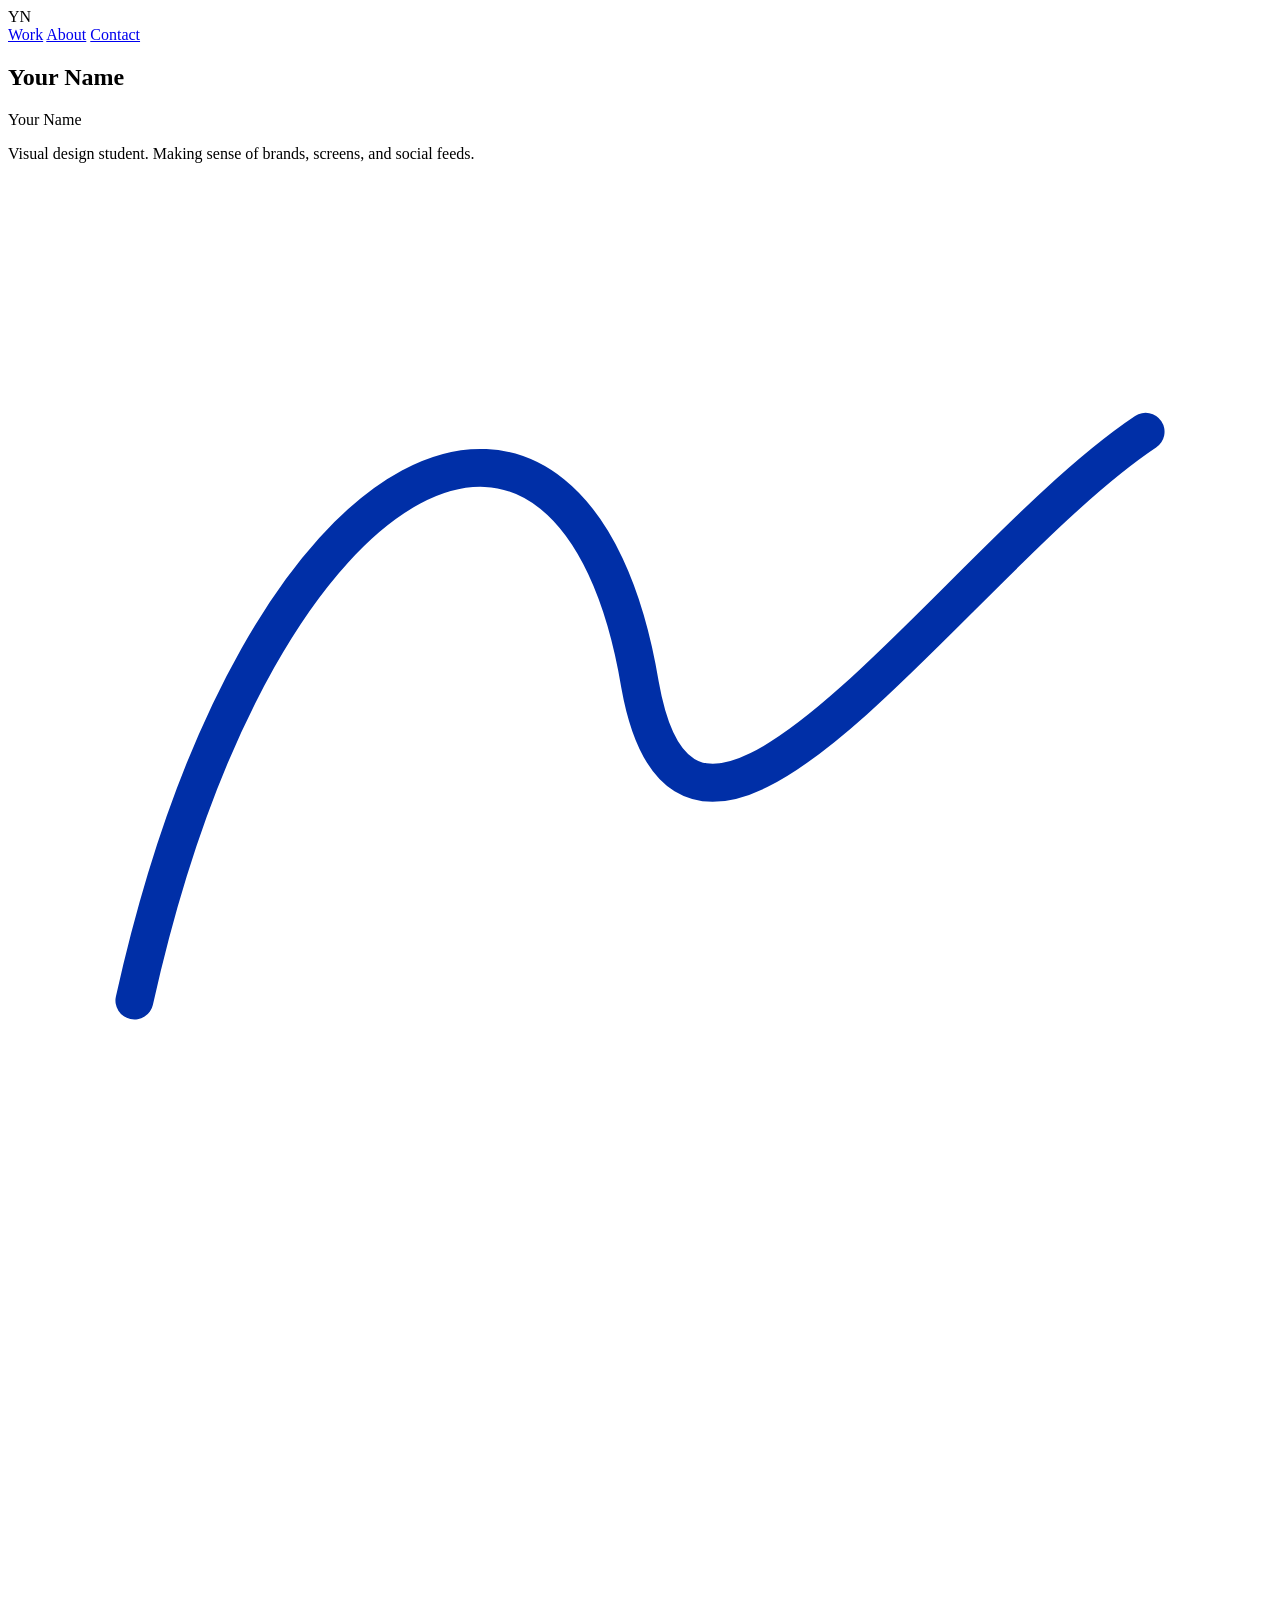
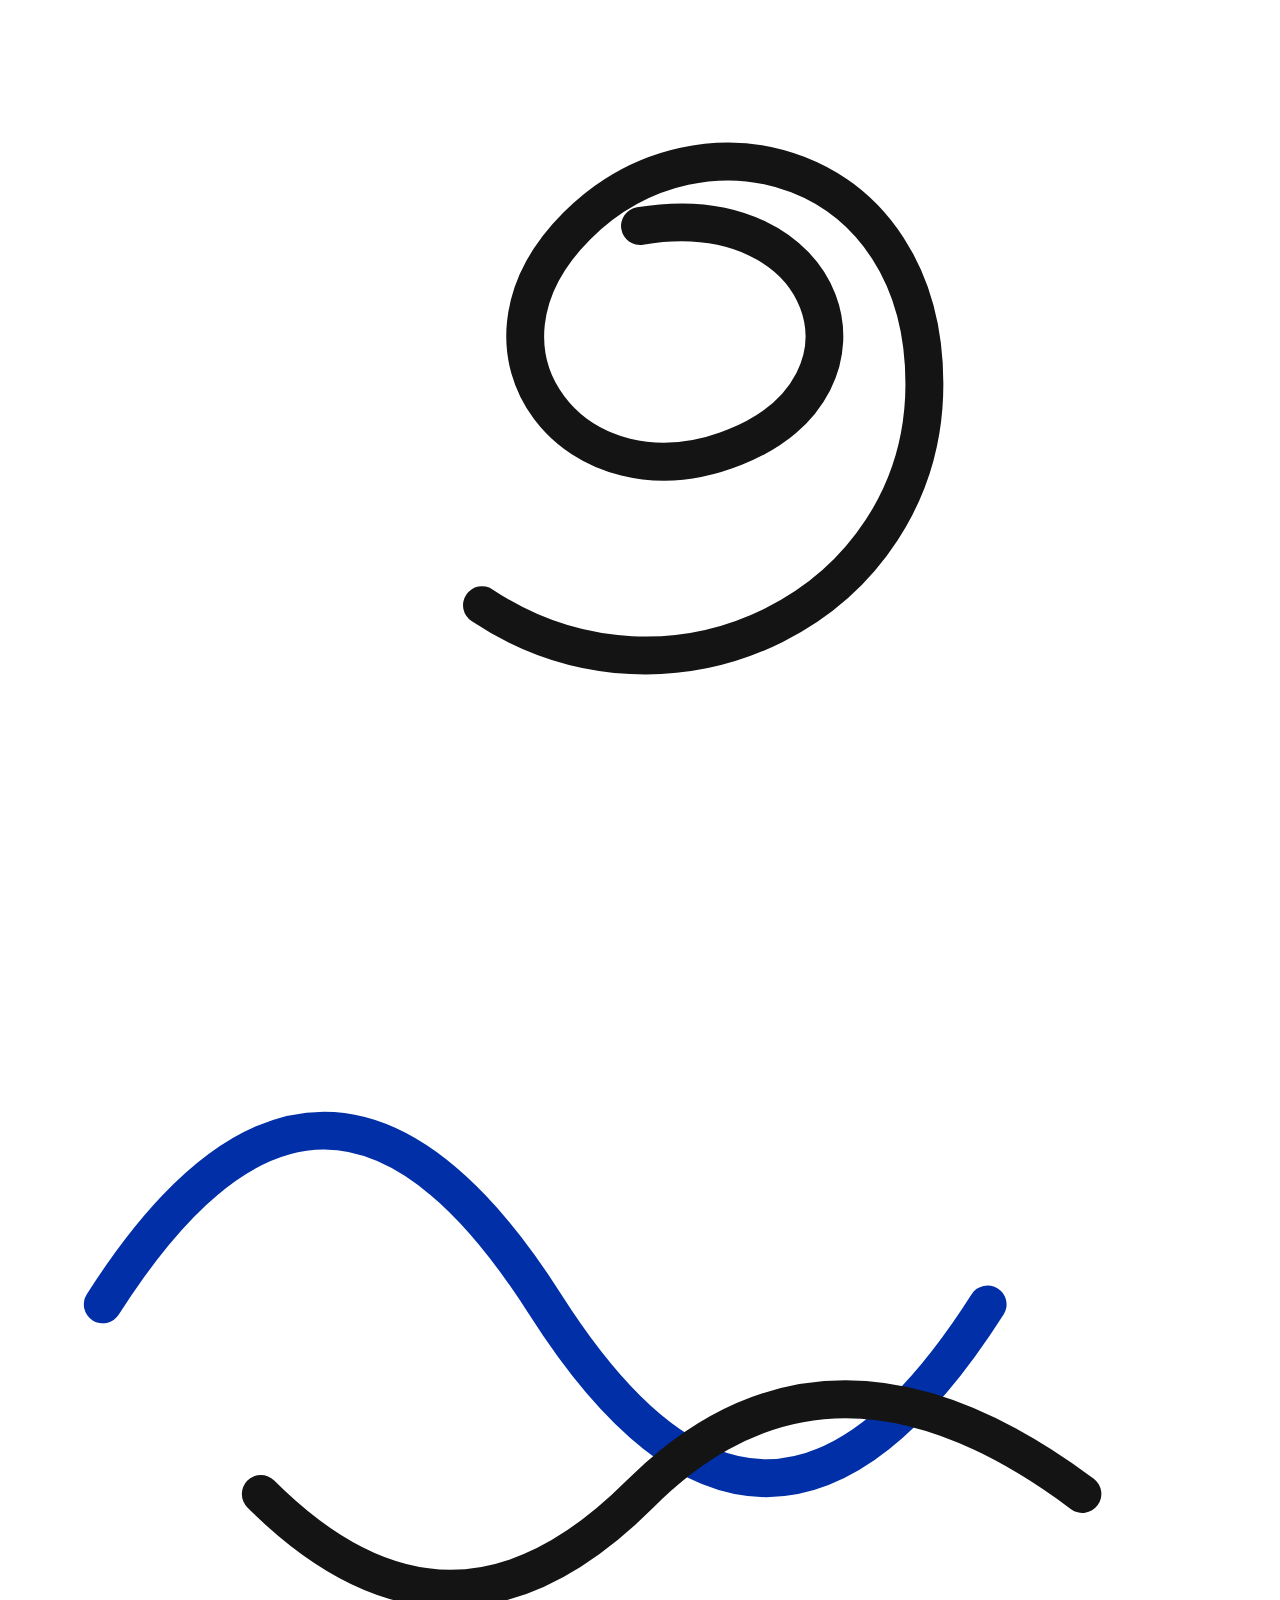
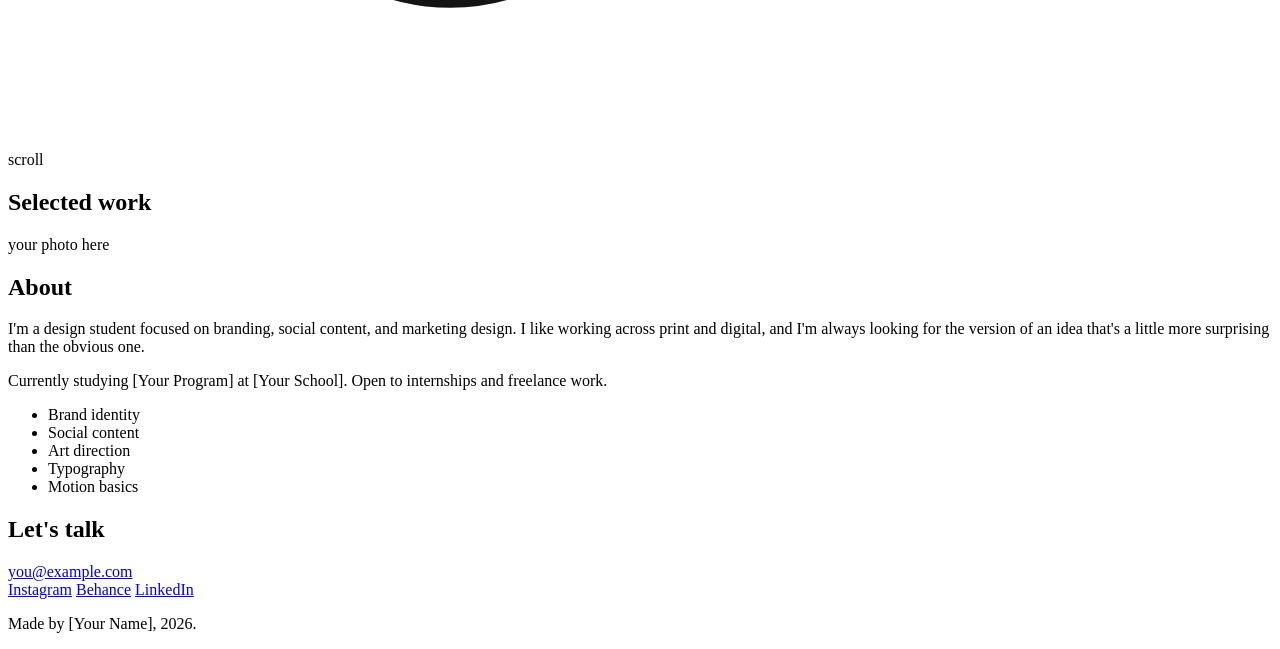
==== index.html @ 52140c7c "Create index.html" ====
<!DOCTYPE html>
<html lang="en">
<head>
<meta charset="UTF-8">
<meta name="viewport" content="width=device-width, initial-scale=1.0">
<title>Your Name — Design Portfolio</title>
<meta name="description" content="Portfolio of [Your Name], visual designer.">

<!-- Only loading one web font: a handwritten accent for the signature hover effect.
     Helvetica itself doesn't need a font file — it's a system font. -->
<link rel="preconnect" href="https://fonts.googleapis.com">
<link rel="preconnect" href="https://fonts.gstatic.com" crossorigin>
<link href="https://fonts.googleapis.com/css2?family=Caveat:wght@600;700&display=swap" rel="stylesheet">

<link rel="stylesheet" href="style.css">
</head>
<body>

<!-- ================= NAV ================= -->
<header class="nav">
  <span class="nav__mark">YN</span>
  <nav class="nav__links">
    <a href="#work">Work</a>
    <a href="#about">About</a>
    <a href="#contact">Contact</a>
  </nav>
</header>

<!-- ================= HERO ================= -->
<section class="hero" id="hero">

  <div class="hero__name-wrap">
    <h1 class="hero__name">
      <!-- REPLACE: your name -->
      Your Name
    </h1>
    <!-- Handwritten signature that slides in next to your name on hover -->
    <span class="hero__signature">Your Name</span>
  </div>

  <p class="hero__tagline">
    <!-- REPLACE: one line about what you do -->
    Visual design student. Making sense of brands, screens, and social feeds.
  </p>

  <!-- Doodles: react to the cursor moving near them, and a small preview
       image follows the cursor while you're inside this section. -->
  <div class="doodle-row" id="doodleRow">
    <svg class="doodle" data-doodle viewBox="0 0 200 160" fill="none" xmlns="http://www.w3.org/2000/svg">
      <path class="doodle__path" d="M20 130 C 40 40, 90 20, 100 80 C 108 125, 150 60, 180 40" stroke="#002fa7" stroke-width="6" stroke-linecap="round"/>
    </svg>
    <svg class="doodle" data-doodle viewBox="0 0 200 200" fill="none" xmlns="http://www.w3.org/2000/svg">
      <path class="doodle__path" d="M100 100 m0 0 c 30 -5, 40 25, 15 35 c -25 10, -45 -15, -25 -35 c 20 -20, 55 -10, 55 25 c 0 35, -40 55, -70 35" stroke="#141414" stroke-width="6" stroke-linecap="round"/>
    </svg>
    <svg class="doodle" data-doodle viewBox="0 0 200 140" fill="none" xmlns="http://www.w3.org/2000/svg">
      <path class="doodle__path" d="M15 70 Q 50 15, 85 70 T 155 70" stroke="#002fa7" stroke-width="6" stroke-linecap="round"/>
      <path class="doodle__path" d="M40 100 Q 70 130, 100 100 T 170 100" stroke="#141414" stroke-width="6" stroke-linecap="round"/>
    </svg>
  </div>

  <div class="scroll-cue">scroll</div>
</section>

<!-- Cursor-follow preview image, shown while hovering the hero -->
<div class="cursor-preview" id="cursorPreview">
  <div class="cursor-preview__inner" id="cursorPreviewInner"></div>
</div>

<!-- ================= WORK (categorized, vertical) ================= -->
<section class="work" id="work">
  <h2 class="section-heading">Selected work</h2>
  <div id="workCategories"><!-- built by script.js from the PROJECTS array --></div>
</section>

<!-- ================= ABOUT ================= -->
<section class="about" id="about">
  <div class="polaroid">
    <div class="polaroid__frame">
      <!-- REPLACE: swap for <img src="images/your-photo.jpg" alt="Your Name"> -->
      <div class="polaroid__placeholder">your photo here</div>
    </div>
  </div>

  <div class="about__text">
    <h2 class="section-heading section-heading--left">About</h2>
    <!-- REPLACE: your bio -->
    <p>I'm a design student focused on branding, social content, and marketing design. I like working across print and digital, and I'm always looking for the version of an idea that's a little more surprising than the obvious one.</p>
    <p>Currently studying [Your Program] at [Your School]. Open to internships and freelance work.</p>

    <ul class="about__skills">
      <li>Brand identity</li>
      <li>Social content</li>
      <li>Art direction</li>
      <li>Typography</li>
      <li>Motion basics</li>
    </ul>
  </div>
</section>

<!-- ================= CONTACT (closing, full Klein blue) ================= -->
<footer class="contact" id="contact">
  <h2 class="contact__heading">Let's talk</h2>
  <a class="contact__email" href="mailto:you@example.com">you@example.com</a>
  <div class="contact__socials">
    <a href="#">Instagram</a>
    <a href="#">Behance</a>
    <a href="#">LinkedIn</a>
  </div>
  <p class="contact__foot">Made by [Your Name], 2026.</p>
</footer>

<script src="script.js"></script>
</body>
</html>
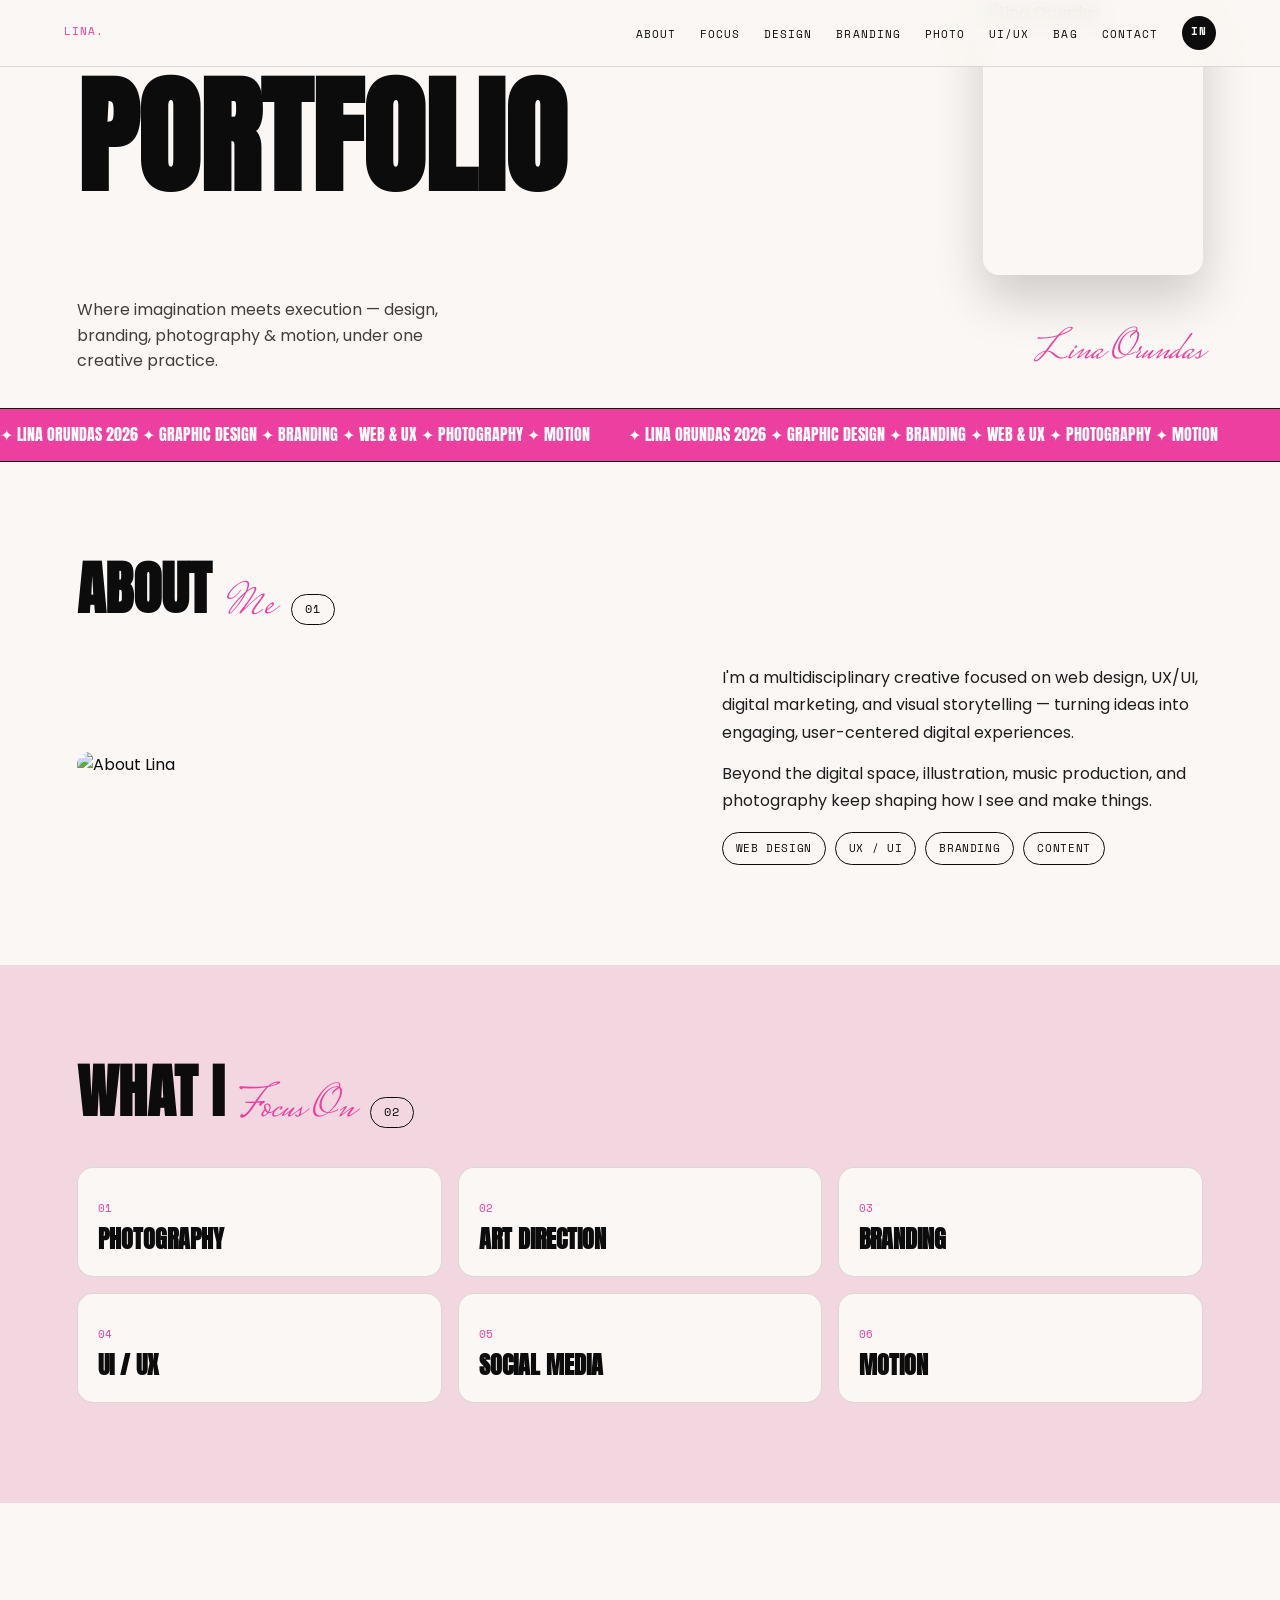
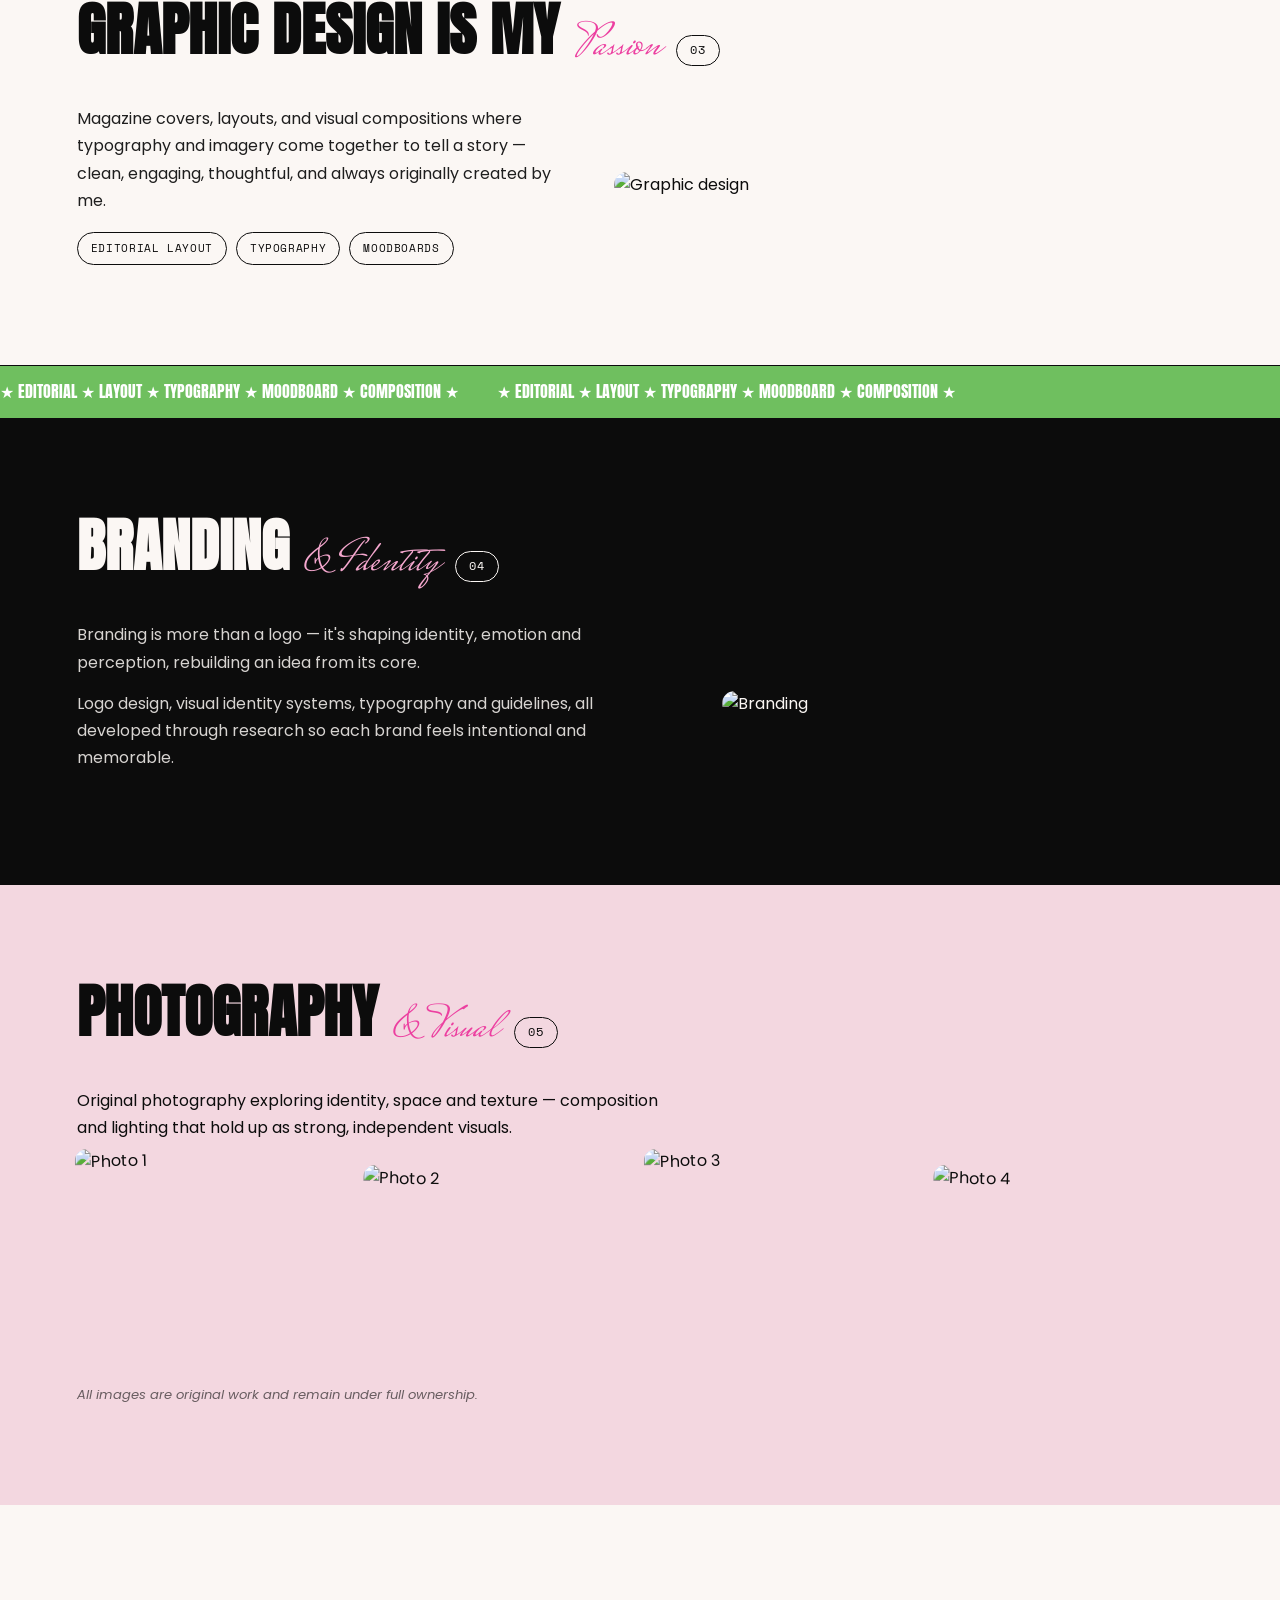
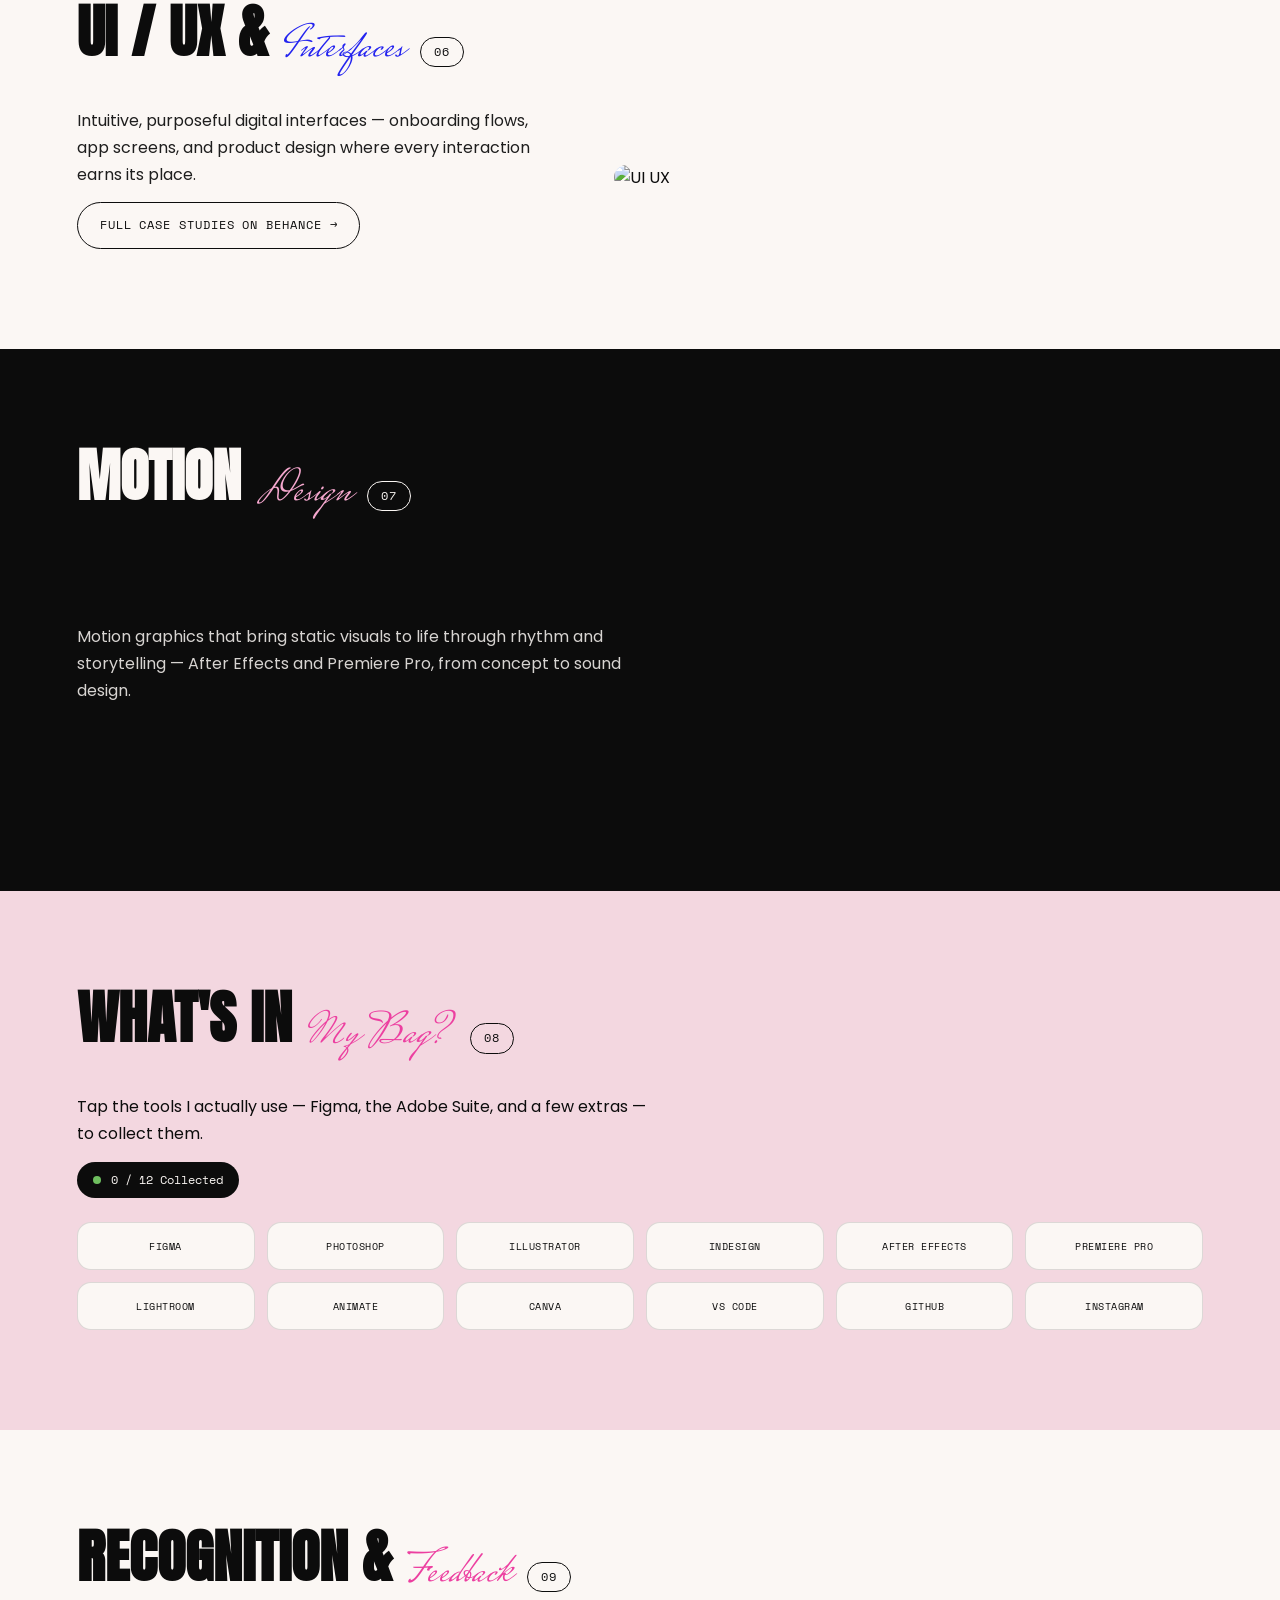
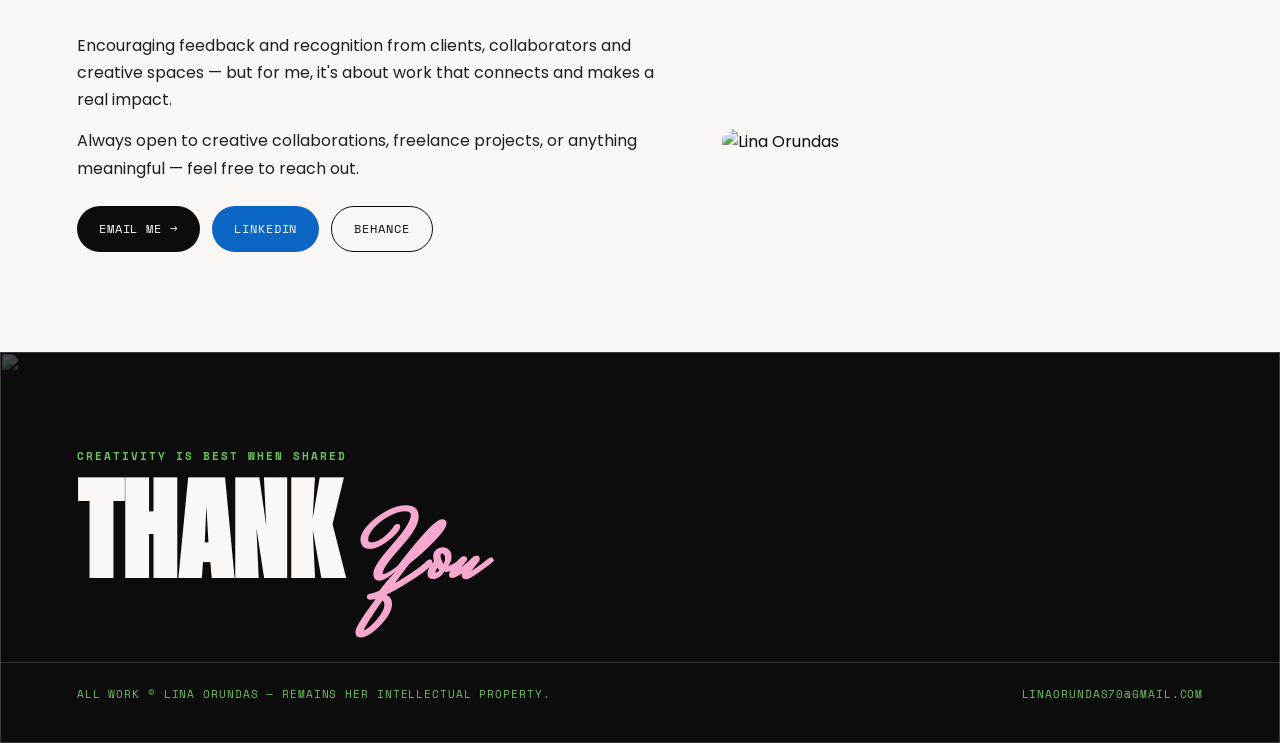
==== commit db924c3e: "Rename template4.html to index.html" ====
--- a/index.html
+++ b/index.html
@@ -3,112 +3,384 @@
 <head>
 <meta charset="UTF-8">
 <meta name="viewport" content="width=device-width, initial-scale=1.0">
-<title>Your Name — Design Portfolio</title>
-<meta name="description" content="Portfolio of [Your Name], visual designer.">
-
-<!-- Only loading one web font: a handwritten accent for the signature hover effect.
-     Helvetica itself doesn't need a font file — it's a system font. -->
+<title>Lina Orundas — Portfolio</title>
 <link rel="preconnect" href="https://fonts.googleapis.com">
-<link rel="preconnect" href="https://fonts.gstatic.com" crossorigin>
-<link href="https://fonts.googleapis.com/css2?family=Caveat:wght@600;700&display=swap" rel="stylesheet">
-
-<link rel="stylesheet" href="style.css">
+<link href="https://fonts.googleapis.com/css2?family=Anton&family=Mrs+Saint+Delafield&family=Space+Mono:wght@400;700&family=Poppins:ital,wght@0,300;0,400;0,500;0,600;0,700;1,400&display=swap" rel="stylesheet">
+<style>
+:root{
+  --cream:#FBF7F4; --ink:#0c0c0c; --ink-soft:#413f3c;
+  --pink:#EC3FA0; --pink-soft:#F6A8CF; --blue:#2323EF; --purple:#7B5CFF;
+  --green:#3d6b3f; --green-bright:#6fbf5f; --blush:#F3D7E0; --line:rgba(12,12,12,.13);
+  --fs-hero: clamp(3rem, 10vw, 8rem);
+  --fs-h1: clamp(2.1rem, 4.6vw, 3.6rem);
+  --fs-lede: clamp(1.3rem, 2.2vw, 1.7rem);
+}
+*{margin:0;padding:0;box-sizing:border-box;}
+html{background:var(--cream); scroll-behavior:smooth;}
+body{background:var(--cream); color:var(--ink); font-family:'Poppins',sans-serif; overflow-x:hidden; line-height:1.6;}
+a{color:inherit; text-decoration:none;} img{display:block; max-width:100%;}
+h1,h2,h3,.display{font-family:'Anton',sans-serif; text-transform:uppercase; line-height:.94;}
+.script{font-family:'Mrs Saint Delafield',cursive; text-transform:none; line-height:1;}
+.eyebrow{font-family:'Space Mono',monospace; text-transform:uppercase; letter-spacing:.18em; font-size:.7rem; font-weight:700;}
+.wrap{max-width:1280px; margin:0 auto; padding:0 6vw;}
+::selection{background:var(--pink); color:#fff;}
+
+/* progress bar — playful gamified touch */
+#progress{position:fixed; top:0; left:0; height:4px; width:0%; z-index:1200;
+  background:linear-gradient(90deg, var(--pink), var(--purple), var(--blue)); transition:width .1s linear;}
+
+/* nav */
+#nav{position:fixed; top:0; left:0; right:0; z-index:1000; display:flex; align-items:center; justify-content:space-between;
+  padding:16px 5vw; background:rgba(251,247,244,.86); backdrop-filter:blur(10px); border-bottom:1px solid var(--line);
+  transition:transform .4s ease;}
+#nav.hide{transform:translateY(-100%);}
+.logo-mark{font-family:'Mrs Saint Delafield',cursive; font-size:1.6rem; color:var(--pink);}
+#nav ul{list-style:none; display:flex; align-items:center; gap:24px;}
+#nav a{font-family:'Space Mono',monospace; font-size:.66rem; text-transform:uppercase; letter-spacing:.1em; position:relative; padding-bottom:3px;}
+#nav a::after{content:''; position:absolute; left:0; bottom:0; height:2px; width:0; background:var(--pink); transition:width .3s;}
+#nav a:hover::after, #nav a.active::after{width:100%;}
+.nav-li{display:flex; align-items:center; justify-content:center; width:34px; height:34px; border-radius:50%; background:var(--ink); color:#fff; font-family:'Space Mono',monospace; font-size:.6rem; font-weight:700;}
+.nav-toggle{display:none; font-family:'Space Mono',monospace; font-size:.68rem; border:1px solid var(--ink); padding:7px 12px; border-radius:100px; background:none;}
+
+/* marquee */
+.marquee{overflow:hidden; white-space:nowrap; background:var(--pink); padding:13px 0; border-top:1px solid var(--ink); border-bottom:1px solid var(--ink);}
+.marquee.alt{background:var(--blue);} .marquee.green{background:var(--green-bright);} .marquee.purple{background:var(--purple);}
+.marquee-track{display:inline-flex; gap:2.4rem; animation:scroll-l 24s linear infinite;}
+.marquee.rev .marquee-track{animation:scroll-r 27s linear infinite;}
+.marquee span{font-family:'Anton',sans-serif; font-size:1rem; color:#fff; text-transform:uppercase; display:inline-flex; align-items:center; gap:2.4rem;}
+@keyframes scroll-l{from{transform:translateX(0);}to{transform:translateX(-50%);}}
+@keyframes scroll-r{from{transform:translateX(-50%);}to{transform:translateX(0);}}
+
+/* reveal */
+.reveal{opacity:0; transform:translateY(44px); transition:opacity .8s cubic-bezier(.2,.7,.2,1), transform .8s cubic-bezier(.2,.7,.2,1);}
+.reveal.left{transform:translateX(-60px) translateY(0);} .reveal.right{transform:translateX(60px) translateY(0);}
+.reveal.in{opacity:1; transform:translate(0,0);} .reveal.d1{transition-delay:.1s;} .reveal.d2{transition-delay:.2s;}
+
+/* hero */
+#hero{position:relative; padding-top:110px;}
+.hero-row{display:flex; justify-content:space-between; align-items:center; gap:4vw;}
+.hero-title{font-size:var(--fs-hero);}
+.hero-photo{width:min(220px,24vw); border-radius:16px; overflow:hidden; flex:0 0 auto; box-shadow:0 24px 50px rgba(0,0,0,.18); transform:rotate(3deg);}
+.hero-photo img{width:100%; aspect-ratio:4/5; object-fit:cover;}
+.hero-sub{display:flex; justify-content:space-between; align-items:flex-end; margin-top:22px; padding-bottom:34px; flex-wrap:wrap; gap:16px;}
+.hero-sub p{max-width:380px; color:var(--ink-soft); font-size:1rem;}
+.hero-sig{font-size:clamp(1.8rem,4vw,2.6rem); color:var(--pink);}
+
+/* section generic */
+section.block{padding:100px 0; position:relative;}
+.tint-blush{background:var(--blush);} .tint-ink{background:var(--ink); color:var(--cream);}
+.tint-ink .eyebrow{color:var(--green-bright);}
+.section-head{display:flex; flex-wrap:wrap; align-items:baseline; gap:16px; margin-bottom:34px;}
+.section-head h2{font-size:var(--fs-h1);}
+.section-head .script{font-size:calc(var(--fs-h1) * .78); color:var(--pink);}
+.num-tag{font-family:'Space Mono',monospace; font-size:.72rem; letter-spacing:.1em; border:1px solid currentColor; border-radius:100px; padding:5px 13px;}
+
+.two-col{display:grid; grid-template-columns:1.1fr .9fr; gap:56px; align-items:center;}
+.two-col.rev{grid-template-columns:.9fr 1.1fr;} .two-col.rev .media{order:2;}
+.media{border-radius:16px; overflow:hidden;}
+.media img, .media video{width:100%; display:block; transition:transform .6s ease;}
+.media:hover img, .media:hover video{transform:scale(1.04);}
+p.lead{font-size:1rem; line-height:1.7; color:inherit; opacity:.92; margin-bottom:14px;}
+.chip-row{display:flex; flex-wrap:wrap; gap:9px; margin-top:18px;}
+.chip{font-family:'Space Mono',monospace; font-size:.66rem; letter-spacing:.06em; text-transform:uppercase; padding:7px 13px; border-radius:100px; border:1px solid currentColor;}
+
+/* focus grid */
+.focus-grid{display:grid; grid-template-columns:repeat(3,1fr); gap:16px;}
+@media (max-width:760px){.focus-grid{grid-template-columns:repeat(2,1fr);}}
+.focus-card{border:1px solid var(--line); border-radius:16px; padding:26px 20px; background:var(--cream); transition:transform .3s ease, background .3s ease, color .3s ease;}
+.focus-card:hover{transform:translateY(-6px); background:var(--ink); color:var(--cream);}
+.focus-card .fn{font-family:'Space Mono',monospace; font-size:.68rem; color:var(--pink);}
+.focus-card h3{font-size:1.5rem; margin-top:8px;}
+
+/* collage */
+.collage{display:grid; grid-template-columns:repeat(4,1fr); gap:12px; margin-top:18px;}
+.collage img{border-radius:12px; height:210px; object-fit:cover; transition:transform .4s ease;}
+.collage>div:nth-child(odd){transform:translateY(-14px) rotate(-1.4deg);}
+.collage>div:nth-child(even){transform:translateY(8px) rotate(1.4deg);}
+.collage>div:hover img{transform:scale(1.06);}
+
+/* bag — gamified */
+.bag-counter{display:inline-flex; align-items:center; gap:10px; font-family:'Space Mono',monospace; font-size:.78rem; background:var(--ink); color:var(--cream); padding:8px 16px; border-radius:100px; margin-bottom:24px;}
+.bag-counter .dotcheck{width:8px;height:8px;border-radius:50%; background:var(--green-bright);}
+.tools-grid{display:grid; grid-template-columns:repeat(6,1fr); gap:12px;}
+@media (max-width:760px){.tools-grid{grid-template-columns:repeat(3,1fr);}}
+.tool{position:relative; background:var(--cream); border:1px solid var(--line); border-radius:14px; padding:16px 8px 14px; text-align:center;
+  font-family:'Space Mono',monospace; font-size:.63rem; letter-spacing:.05em; text-transform:uppercase; cursor:pointer;
+  transition:transform .25s cubic-bezier(.3,1.6,.4,1), background .3s, color .3s, border-color .3s; user-select:none;}
+.tool:hover{transform:translateY(-4px);}
+.tool.got{background:var(--pink); color:#fff; border-color:var(--pink); transform:scale(1.06) rotate(-2deg);}
+.tool .badge{position:absolute; top:-7px; right:-7px; width:18px; height:18px; border-radius:50%; background:var(--green-bright);
+  color:#fff; font-size:.6rem; display:none; align-items:center; justify-content:center;}
+.tool.got .badge{display:flex;}
+
+/* social/uiux/motion shared with two-col */
+.phone-note{margin-top:14px; font-size:.85rem; color:var(--ink-soft); font-style:italic;}
+
+/* contact */
+.contact-links-row{display:flex; flex-wrap:wrap; gap:12px; margin-top:24px;}
+.btn{display:inline-flex; align-items:center; gap:8px; font-family:'Space Mono',monospace; text-transform:uppercase; letter-spacing:.08em; font-size:.72rem;
+  background:var(--ink); color:var(--cream); padding:13px 22px; border-radius:100px; transition:transform .2s ease, background .2s ease;}
+.btn:hover{transform:translateY(-3px); background:var(--pink);}
+.btn.light{background:transparent; color:var(--ink); border:1px solid var(--ink);}
+.btn.light:hover{background:var(--ink); color:var(--cream);}
+.btn.linkedin{background:#0A66C2;} .btn.linkedin:hover{background:var(--pink);}
+
+/* footer */
+#footer{position:relative; background:var(--ink); color:var(--cream); padding:90px 0 40px; overflow:hidden;}
+#footer .footer-bg{position:absolute; inset:0; opacity:.25; object-fit:cover; width:100%; height:100%;}
+#footer .inner{position:relative; z-index:2;}
+#footer .script{color:var(--pink-soft); font-size:clamp(2.6rem,9vw,6rem);}
+#footer h2.display{font-size:clamp(2.8rem,10vw,7rem); color:var(--cream);}
+.footer-links{display:flex; justify-content:space-between; flex-wrap:wrap; gap:18px; margin-top:50px; padding-top:22px;
+  border-top:1px solid rgba(255,255,255,.15); font-family:'Space Mono',monospace; font-size:.7rem; letter-spacing:.08em; text-transform:uppercase; color:var(--green-bright); position:relative; z-index:2;}
+
+@media (max-width:880px){
+  #nav ul{position:fixed; top:60px; left:0; right:0; background:var(--cream); flex-direction:column; align-items:flex-start; padding:18px 6vw; gap:14px;
+    transform:translateY(-130%); transition:transform .4s ease; border-bottom:1px solid var(--line);}
+  #nav ul.open{transform:translateY(0);}
+  .nav-toggle{display:inline-block;}
+  .two-col,.two-col.rev{grid-template-columns:1fr;} .two-col.rev .media{order:0;}
+  .hero-photo{display:none;}
+  .collage{grid-template-columns:repeat(2,1fr);}
+  .focus-grid{grid-template-columns:repeat(2,1fr);}
+}
+</style>
 </head>
 <body>
-
-<!-- ================= NAV ================= -->
-<header class="nav">
-  <span class="nav__mark">YN</span>
-  <nav class="nav__links">
-    <a href="#work">Work</a>
-    <a href="#about">About</a>
-    <a href="#contact">Contact</a>
-  </nav>
+<div id="progress"></div>
+
+<nav id="nav">
+  <a href="#hero" class="logo-mark">Lina.</a>
+  <button class="nav-toggle" id="navToggle">Menu</button>
+  <ul id="navList">
+    <li><a href="#about">About</a></li>
+    <li><a href="#focus">Focus</a></li>
+    <li><a href="#passion">Design</a></li>
+    <li><a href="#branding">Branding</a></li>
+    <li><a href="#photography">Photo</a></li>
+    <li><a href="#uiux">UI/UX</a></li>
+    <li><a href="#bag">Bag</a></li>
+    <li><a href="#contact">Contact</a></li>
+    <li><a href="https://www.linkedin.com/in/linaorundas" target="_blank" class="nav-li" title="LinkedIn">in</a></li>
+  </ul>
+</nav>
+
+<header id="top" id="hero" class="wrap">
+  <div class="hero-row">
+    <h1 class="hero-title display reveal">Portfolio</h1>
+    <!-- SWAP: hero portrait, 4:5 ratio -->
+    <div class="hero-photo reveal right"><img src="IMG:lina_photo" alt="Lina Orundas"></div>
+  </div>
+  <div class="hero-sub">
+    <p class="reveal d1">Where imagination meets execution — design, branding, photography &amp; motion, under one creative practice.</p>
+    <div class="hero-sig script">Lina Orundas</div>
+  </div>
 </header>
 
-<!-- ================= HERO ================= -->
-<section class="hero" id="hero">
-
-  <div class="hero__name-wrap">
-    <h1 class="hero__name">
-      <!-- REPLACE: your name -->
-      Your Name
-    </h1>
-    <!-- Handwritten signature that slides in next to your name on hover -->
-    <span class="hero__signature">Your Name</span>
-  </div>
-
-  <p class="hero__tagline">
-    <!-- REPLACE: one line about what you do -->
-    Visual design student. Making sense of brands, screens, and social feeds.
-  </p>
-
-  <!-- Doodles: react to the cursor moving near them, and a small preview
-       image follows the cursor while you're inside this section. -->
-  <div class="doodle-row" id="doodleRow">
-    <svg class="doodle" data-doodle viewBox="0 0 200 160" fill="none" xmlns="http://www.w3.org/2000/svg">
-      <path class="doodle__path" d="M20 130 C 40 40, 90 20, 100 80 C 108 125, 150 60, 180 40" stroke="#002fa7" stroke-width="6" stroke-linecap="round"/>
-    </svg>
-    <svg class="doodle" data-doodle viewBox="0 0 200 200" fill="none" xmlns="http://www.w3.org/2000/svg">
-      <path class="doodle__path" d="M100 100 m0 0 c 30 -5, 40 25, 15 35 c -25 10, -45 -15, -25 -35 c 20 -20, 55 -10, 55 25 c 0 35, -40 55, -70 35" stroke="#141414" stroke-width="6" stroke-linecap="round"/>
-    </svg>
-    <svg class="doodle" data-doodle viewBox="0 0 200 140" fill="none" xmlns="http://www.w3.org/2000/svg">
-      <path class="doodle__path" d="M15 70 Q 50 15, 85 70 T 155 70" stroke="#002fa7" stroke-width="6" stroke-linecap="round"/>
-      <path class="doodle__path" d="M40 100 Q 70 130, 100 100 T 170 100" stroke="#141414" stroke-width="6" stroke-linecap="round"/>
-    </svg>
-  </div>
-
-  <div class="scroll-cue">scroll</div>
-</section>
-
-<!-- Cursor-follow preview image, shown while hovering the hero -->
-<div class="cursor-preview" id="cursorPreview">
-  <div class="cursor-preview__inner" id="cursorPreviewInner"></div>
-</div>
-
-<!-- ================= WORK (categorized, vertical) ================= -->
-<section class="work" id="work">
-  <h2 class="section-heading">Selected work</h2>
-  <div id="workCategories"><!-- built by script.js from the PROJECTS array --></div>
-</section>
-
-<!-- ================= ABOUT ================= -->
-<section class="about" id="about">
-  <div class="polaroid">
-    <div class="polaroid__frame">
-      <!-- REPLACE: swap for <img src="images/your-photo.jpg" alt="Your Name"> -->
-      <div class="polaroid__placeholder">your photo here</div>
-    </div>
-  </div>
-
-  <div class="about__text">
-    <h2 class="section-heading section-heading--left">About</h2>
-    <!-- REPLACE: your bio -->
-    <p>I'm a design student focused on branding, social content, and marketing design. I like working across print and digital, and I'm always looking for the version of an idea that's a little more surprising than the obvious one.</p>
-    <p>Currently studying [Your Program] at [Your School]. Open to internships and freelance work.</p>
-
-    <ul class="about__skills">
-      <li>Brand identity</li>
-      <li>Social content</li>
-      <li>Art direction</li>
-      <li>Typography</li>
-      <li>Motion basics</li>
-    </ul>
-  </div>
-</section>
-
-<!-- ================= CONTACT (closing, full Klein blue) ================= -->
-<footer class="contact" id="contact">
-  <h2 class="contact__heading">Let's talk</h2>
-  <a class="contact__email" href="mailto:you@example.com">you@example.com</a>
-  <div class="contact__socials">
-    <a href="#">Instagram</a>
-    <a href="#">Behance</a>
-    <a href="#">LinkedIn</a>
-  </div>
-  <p class="contact__foot">Made by [Your Name], 2026.</p>
+<div class="marquee"><div class="marquee-track">
+  <span>✦ Lina Orundas 2026 ✦ Graphic Design ✦ Branding ✦ Web &amp; UX ✦ Photography ✦ Motion</span>
+  <span>✦ Lina Orundas 2026 ✦ Graphic Design ✦ Branding ✦ Web &amp; UX ✦ Photography ✦ Motion</span>
+</div></div>
+
+<!-- ABOUT -->
+<section id="about" class="block">
+  <div class="wrap">
+    <div class="section-head reveal"><h2>About</h2><span class="script">Me</span><span class="num-tag">01</span></div>
+    <div class="two-col">
+      <div class="media reveal left"><!-- SWAP: about photo, 4:5 --><img src="IMG:lina_photo" alt="About Lina"></div>
+      <div class="reveal right d1">
+        <p class="lead">I'm a multidisciplinary creative focused on web design, UX/UI, digital marketing, and visual storytelling — turning ideas into engaging, user-centered digital experiences.</p>
+        <p class="lead">Beyond the digital space, illustration, music production, and photography keep shaping how I see and make things.</p>
+        <div class="chip-row"><span class="chip">Web Design</span><span class="chip">UX / UI</span><span class="chip">Branding</span><span class="chip">Content</span></div>
+      </div>
+    </div>
+  </div>
+</section>
+
+<!-- FOCUS -->
+<section id="focus" class="block tint-blush">
+  <div class="wrap">
+    <div class="section-head reveal"><h2>What I</h2><span class="script">Focus On</span><span class="num-tag">02</span></div>
+    <div class="focus-grid">
+      <div class="focus-card reveal"><span class="fn">01</span><h3>Photography</h3></div>
+      <div class="focus-card reveal d1"><span class="fn">02</span><h3>Art Direction</h3></div>
+      <div class="focus-card reveal d2"><span class="fn">03</span><h3>Branding</h3></div>
+      <div class="focus-card reveal"><span class="fn">04</span><h3>UI / UX</h3></div>
+      <div class="focus-card reveal d1"><span class="fn">05</span><h3>Social Media</h3></div>
+      <div class="focus-card reveal d2"><span class="fn">06</span><h3>Motion</h3></div>
+    </div>
+  </div>
+</section>
+
+<!-- PASSION -->
+<section id="passion" class="block">
+  <div class="wrap">
+    <div class="section-head reveal"><h2>Graphic Design Is My</h2><span class="script">Passion</span><span class="num-tag">03</span></div>
+    <div class="two-col rev">
+      <div class="media reveal right"><!-- SWAP: graphic design cover --><img src="IMG:passion" alt="Graphic design"></div>
+      <div class="reveal left d1">
+        <p class="lead">Magazine covers, layouts, and visual compositions where typography and imagery come together to tell a story — clean, engaging, thoughtful, and always originally created by me.</p>
+        <div class="chip-row"><span class="chip">Editorial Layout</span><span class="chip">Typography</span><span class="chip">Moodboards</span></div>
+      </div>
+    </div>
+  </div>
+</section>
+
+<div class="marquee green"><div class="marquee-track">
+  <span>★ Editorial ★ Layout ★ Typography ★ Moodboard ★ Composition ★</span>
+  <span>★ Editorial ★ Layout ★ Typography ★ Moodboard ★ Composition ★</span>
+</div></div>
+
+<!-- BRANDING -->
+<section id="branding" class="block tint-ink">
+  <div class="wrap">
+    <div class="section-head reveal"><h2 style="color:var(--cream)">Branding</h2><span class="script" style="color:var(--pink-soft)">&amp; Identity</span><span class="num-tag">04</span></div>
+    <div class="two-col">
+      <div class="reveal left">
+        <p class="lead" style="opacity:.85">Branding is more than a logo — it's shaping identity, emotion and perception, rebuilding an idea from its core.</p>
+        <p class="lead" style="opacity:.85">Logo design, visual identity systems, typography and guidelines, all developed through research so each brand feels intentional and memorable.</p>
+      </div>
+      <div class="media reveal right d1"><!-- SWAP: branding project cover --><img src="IMG:branding" alt="Branding"></div>
+    </div>
+  </div>
+</section>
+
+<!-- PHOTOGRAPHY -->
+<section id="photography" class="block tint-blush">
+  <div class="wrap">
+    <div class="section-head reveal"><h2>Photography</h2><span class="script">&amp; Visual</span><span class="num-tag">05</span></div>
+    <p class="lead reveal" style="max-width:600px;">Original photography exploring identity, space and texture — composition and lighting that hold up as strong, independent visuals.</p>
+    <div class="collage">
+      <!-- SWAP: 4 photography images -->
+      <div class="reveal"><img src="IMG:photography" alt="Photo 1"></div>
+      <div class="reveal d1"><img src="IMG:social" alt="Photo 2"></div>
+      <div class="reveal d2"><img src="IMG:passion" alt="Photo 3"></div>
+      <div class="reveal"><img src="IMG:branding" alt="Photo 4"></div>
+    </div>
+    <p style="margin-top:14px; font-style:italic; opacity:.6; font-size:.82rem;">All images are original work and remain under full ownership.</p>
+  </div>
+</section>
+
+<!-- UI/UX -->
+<section id="uiux" class="block">
+  <div class="wrap">
+    <div class="section-head reveal"><h2>UI / UX &amp;</h2><span class="script" style="color:var(--blue)">Interfaces</span><span class="num-tag">06</span></div>
+    <div class="two-col rev">
+      <div class="media reveal right"><!-- SWAP: UI/UX cover --><img src="IMG:uiux" alt="UI UX"></div>
+      <div class="reveal left d1">
+        <p class="lead">Intuitive, purposeful digital interfaces — onboarding flows, app screens, and product design where every interaction earns its place.</p>
+        <a class="btn light" href="https://www.behance.net/linaorundas" target="_blank">Full case studies on Behance →</a>
+      </div>
+    </div>
+  </div>
+</section>
+
+<!-- MOTION -->
+<section id="motion" class="block tint-ink">
+  <div class="wrap">
+    <div class="section-head reveal"><h2 style="color:var(--cream)">Motion</h2><span class="script" style="color:var(--pink-soft)">Design</span><span class="num-tag">07</span></div>
+    <div class="two-col">
+      <div class="reveal left">
+        <p class="lead" style="opacity:.85">Motion graphics that bring static visuals to life through rhythm and storytelling — After Effects and Premiere Pro, from concept to sound design.</p>
+      </div>
+      <div class="media reveal right d1"><!-- SWAP: looping gif-style clip --><video src="VID:photobooth" autoplay loop muted playsinline></video></div>
+    </div>
+  </div>
+</section>
+
+<!-- BAG — GAMIFIED -->
+<section id="bag" class="block tint-blush">
+  <div class="wrap">
+    <div class="section-head reveal"><h2>What's In</h2><span class="script">My Bag?</span><span class="num-tag">08</span></div>
+    <p class="lead reveal" style="max-width:580px;">Tap the tools I actually use — Figma, the Adobe Suite, and a few extras — to collect them.</p>
+    <div class="bag-counter reveal"><span class="dotcheck"></span><span id="bagCount">0 / 12 Collected</span></div>
+    <div class="tools-grid reveal">
+      <div class="tool" data-tool>Figma<span class="badge">✓</span></div>
+      <div class="tool" data-tool>Photoshop<span class="badge">✓</span></div>
+      <div class="tool" data-tool>Illustrator<span class="badge">✓</span></div>
+      <div class="tool" data-tool>InDesign<span class="badge">✓</span></div>
+      <div class="tool" data-tool>After Effects<span class="badge">✓</span></div>
+      <div class="tool" data-tool>Premiere Pro<span class="badge">✓</span></div>
+      <div class="tool" data-tool>Lightroom<span class="badge">✓</span></div>
+      <div class="tool" data-tool>Animate<span class="badge">✓</span></div>
+      <div class="tool" data-tool>Canva<span class="badge">✓</span></div>
+      <div class="tool" data-tool>VS Code<span class="badge">✓</span></div>
+      <div class="tool" data-tool>GitHub<span class="badge">✓</span></div>
+      <div class="tool" data-tool>Instagram<span class="badge">✓</span></div>
+    </div>
+  </div>
+</section>
+
+<!-- CONTACT -->
+<section id="contact" class="block">
+  <div class="wrap">
+    <div class="section-head reveal"><h2>Recognition &amp;</h2><span class="script">Feedback</span><span class="num-tag">09</span></div>
+    <div class="two-col">
+      <div class="reveal left">
+        <p class="lead">Encouraging feedback and recognition from clients, collaborators and creative spaces — but for me, it's about work that connects and makes a real impact.</p>
+        <p class="lead">Always open to creative collaborations, freelance projects, or anything meaningful — feel free to reach out.</p>
+        <div class="contact-links-row">
+          <a class="btn" href="mailto:linaorundas70@gmail.com">Email Me →</a>
+          <a class="btn linkedin" href="https://www.linkedin.com/in/linaorundas" target="_blank">LinkedIn</a>
+          <a class="btn light" href="https://www.behance.net/linaorundas" target="_blank">Behance</a>
+        </div>
+      </div>
+      <div class="media reveal right d1"><!-- SWAP: contact photo --><img src="IMG:lina_photo" alt="Lina Orundas"></div>
+    </div>
+  </div>
+</section>
+
+<footer id="footer">
+  <!-- SWAP: full-bleed footer background -->
+  <img class="footer-bg" src="IMG:thankyou" alt="">
+  <div class="inner wrap">
+    <span class="eyebrow" style="color:var(--green-bright)">Creativity Is Best When Shared</span>
+    <h2 class="display" style="margin-top:10px;">Thank<span class="script"> You</span></h2>
+  </div>
+  <div class="footer-links wrap">
+    <span>All work © Lina Orundas — remains her intellectual property.</span>
+    <span>linaorundas70@gmail.com</span>
+  </div>
 </footer>
 
-<script src="script.js"></script>
+<script>
+  // reveal on scroll
+  const io = new IntersectionObserver((entries)=>{ entries.forEach(e=>{ if(e.isIntersecting) e.target.classList.add('in'); }); }, {threshold:.15});
+  document.querySelectorAll('.reveal').forEach(el=>io.observe(el));
+
+  // nav hide/show + active link + scroll progress bar
+  let lastY = window.scrollY;
+  const nav = document.getElementById('nav');
+  const progress = document.getElementById('progress');
+  window.addEventListener('scroll', ()=>{
+    const y = window.scrollY;
+    if(y > lastY && y > 120){ nav.classList.add('hide'); } else { nav.classList.remove('hide'); }
+    lastY = y;
+    const h = document.documentElement;
+    const pct = (h.scrollTop || document.body.scrollTop) / ((h.scrollHeight || document.body.scrollHeight) - h.clientHeight) * 100;
+    progress.style.width = pct + '%';
+  });
+
+  // mobile nav
+  const navToggle = document.getElementById('navToggle');
+  const navList = document.getElementById('navList');
+  navToggle.addEventListener('click', ()=> navList.classList.toggle('open'));
+  navList.querySelectorAll('a').forEach(a=> a.addEventListener('click', ()=> navList.classList.remove('open')));
+
+  // gamified bag — click to collect
+  const tools = document.querySelectorAll('[data-tool]');
+  const bagCount = document.getElementById('bagCount');
+  let collected = 0;
+  tools.forEach(t=>{
+    t.addEventListener('click', ()=>{
+      if(!t.classList.contains('got')){
+        t.classList.add('got'); collected++;
+      } else {
+        t.classList.remove('got'); collected--;
+      }
+      bagCount.textContent = collected + ' / ' + tools.length + ' Collected' + (collected===tools.length ? ' 🎉' : '');
+    });
+  });
+</script>
 </body>
 </html>
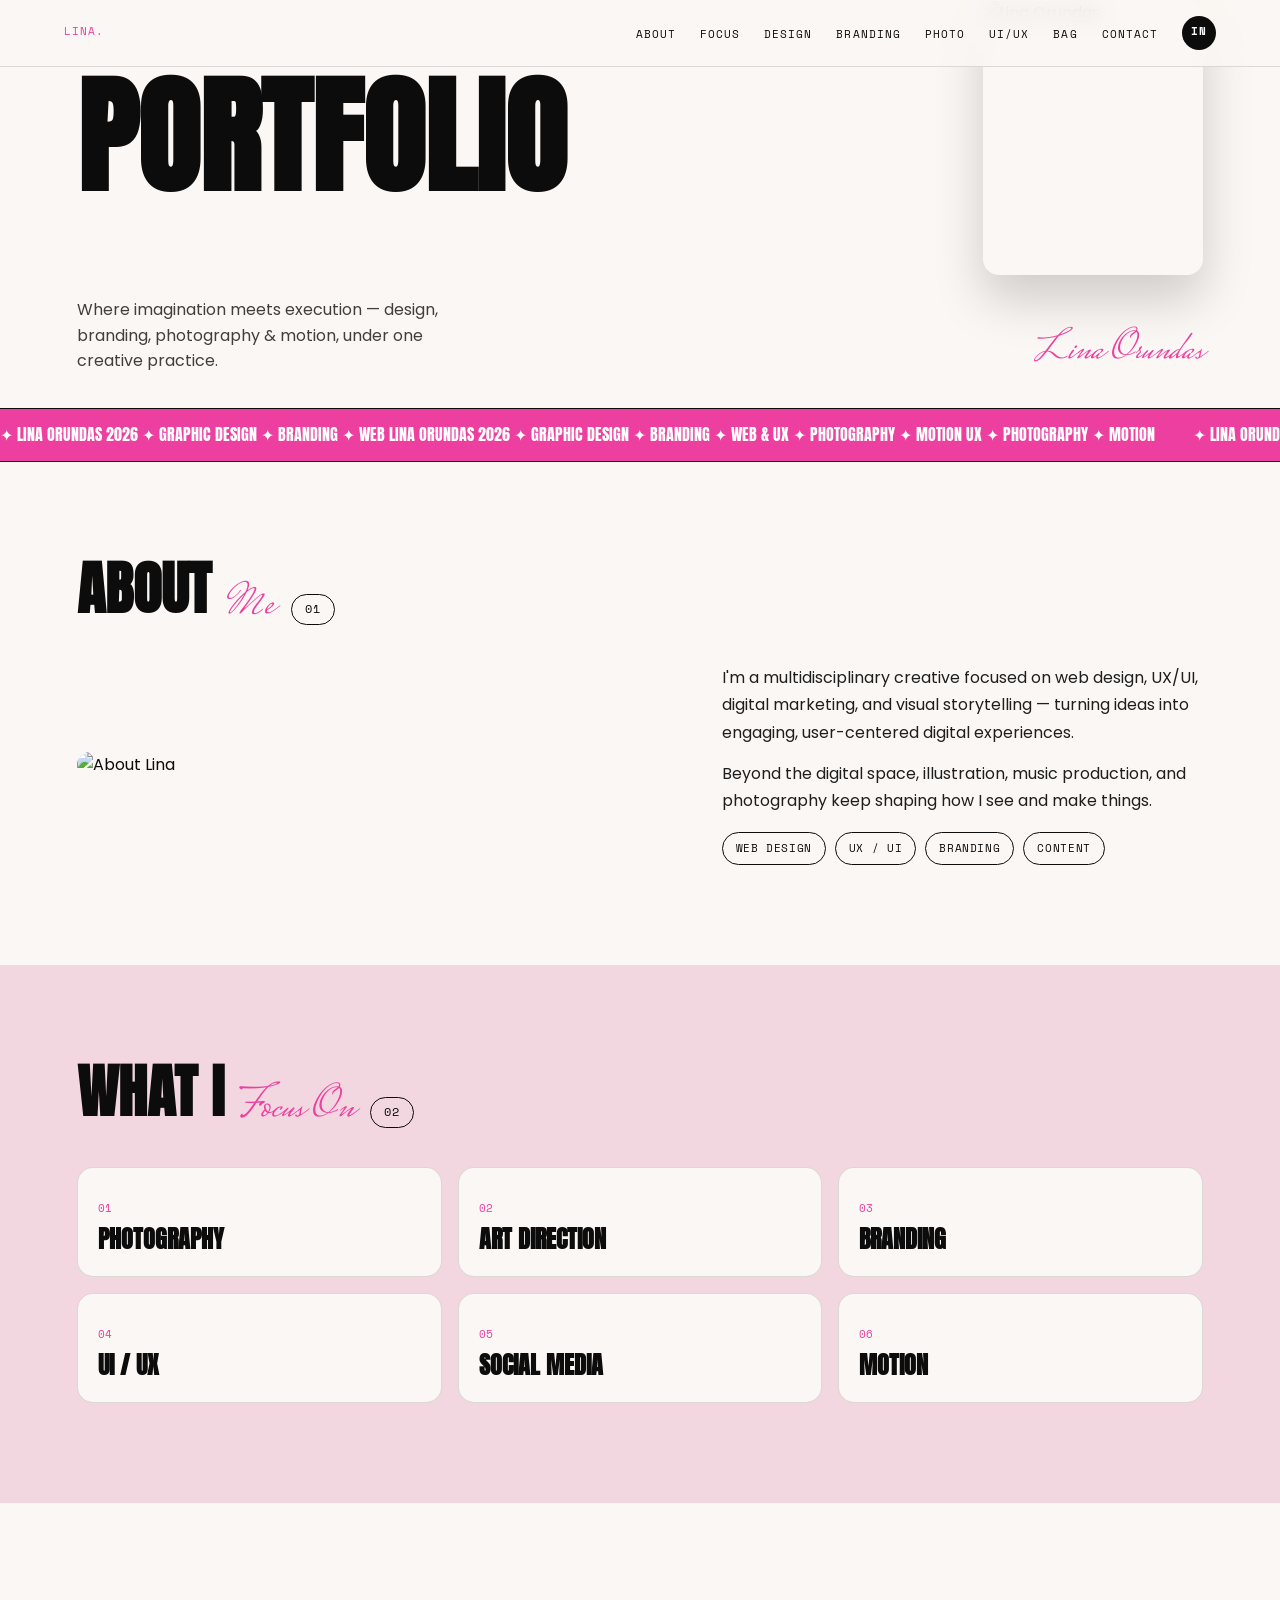
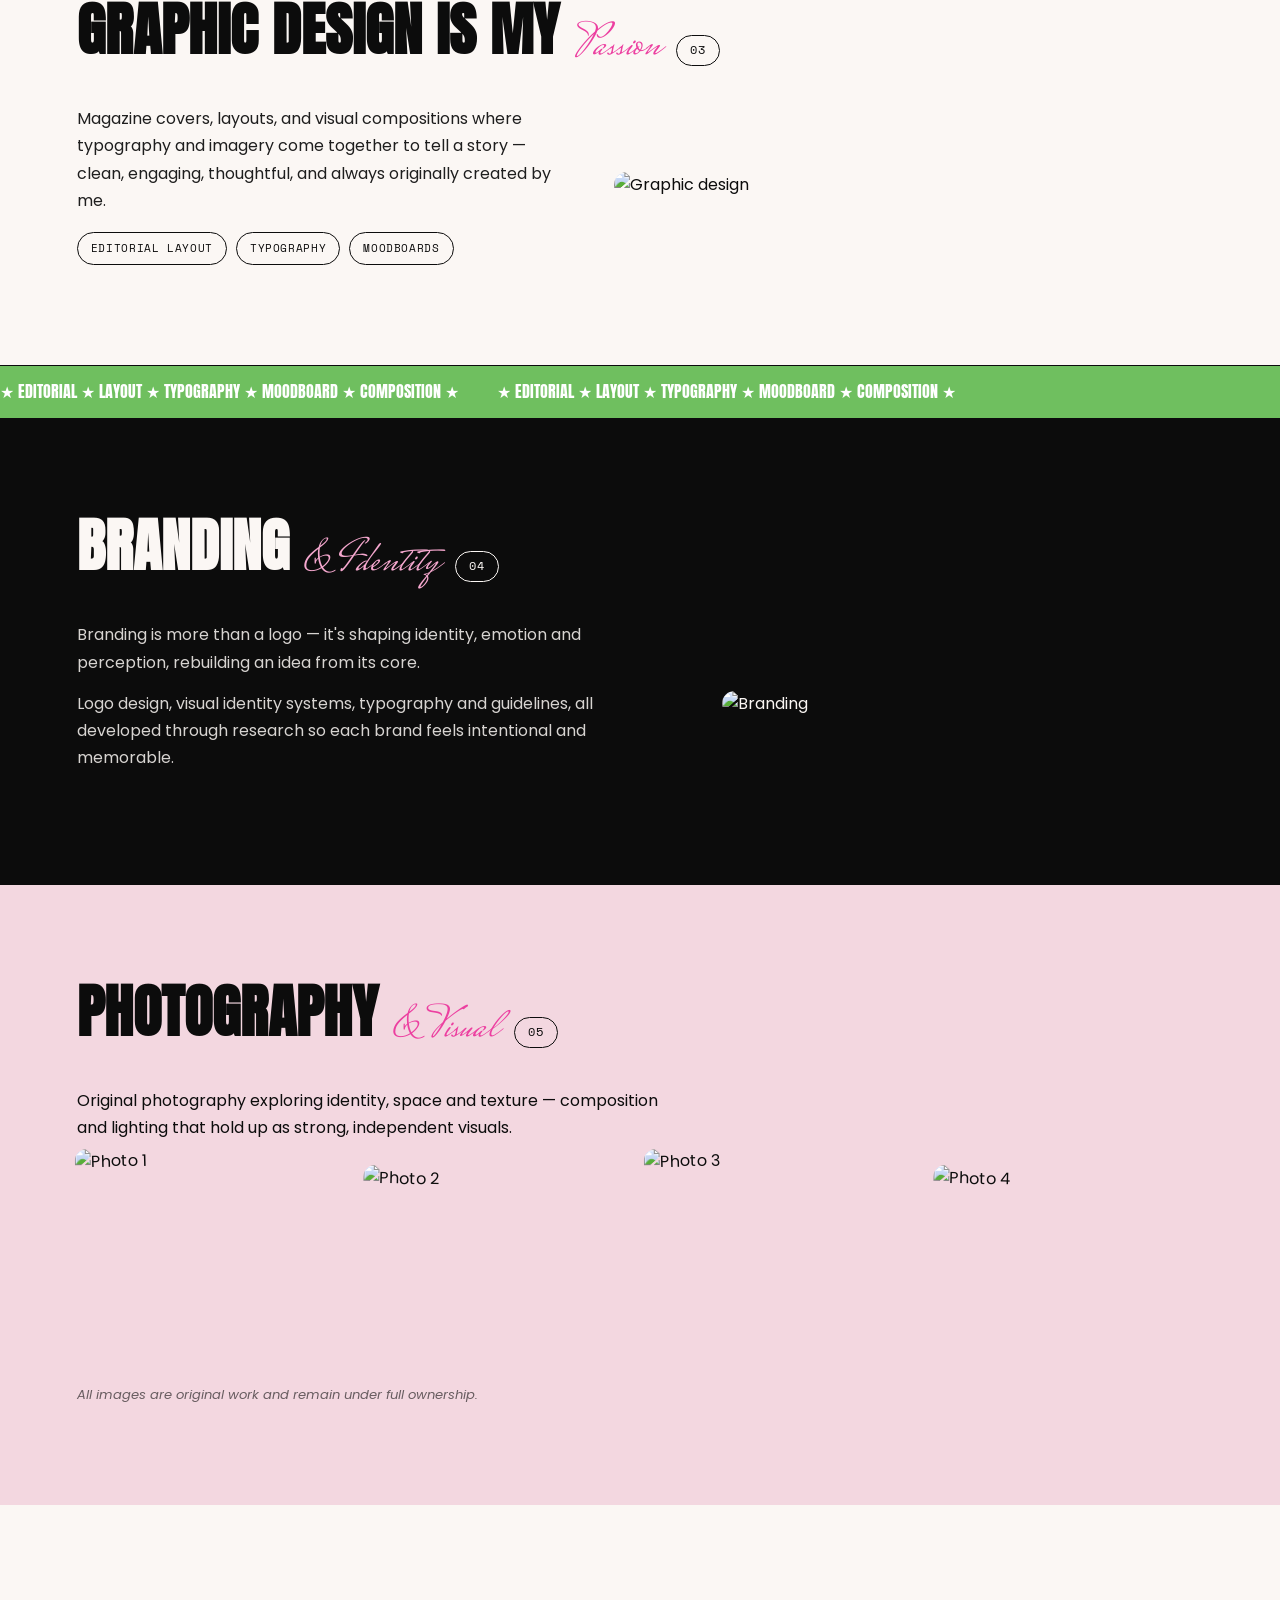
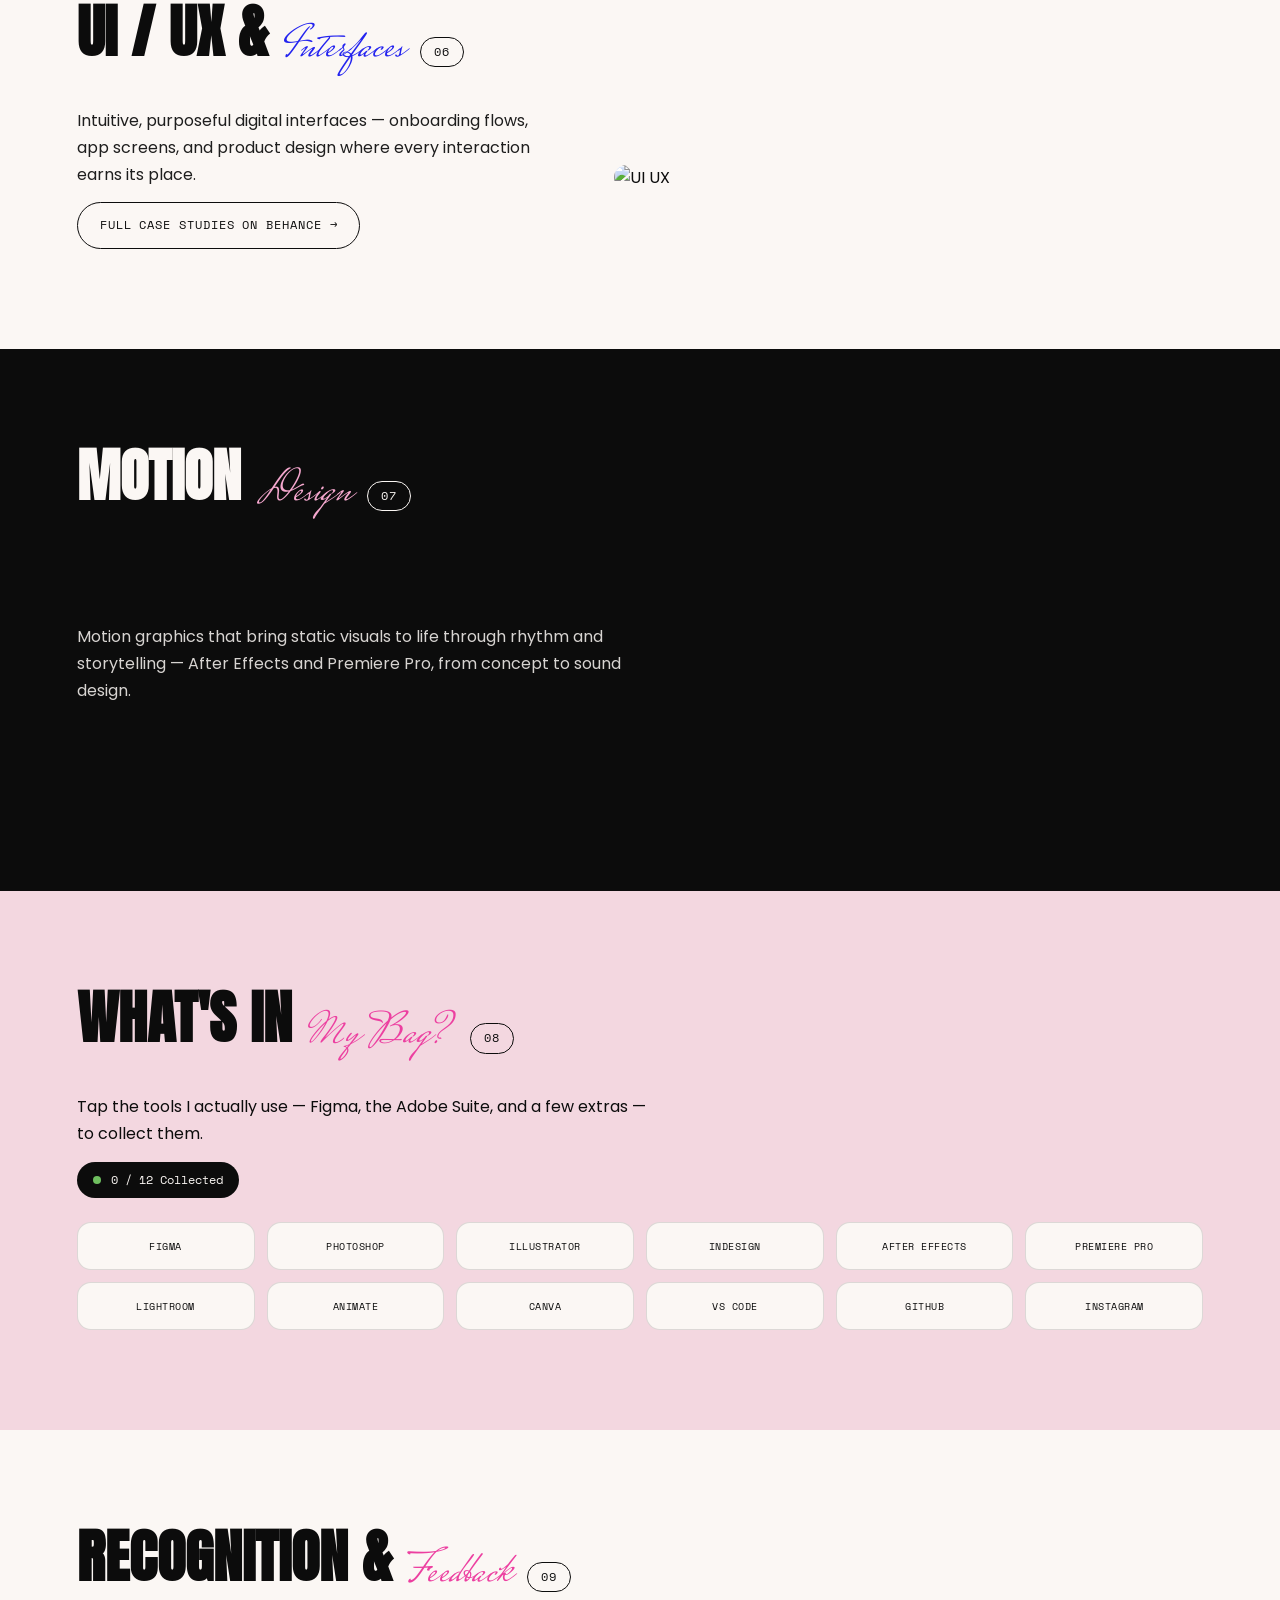
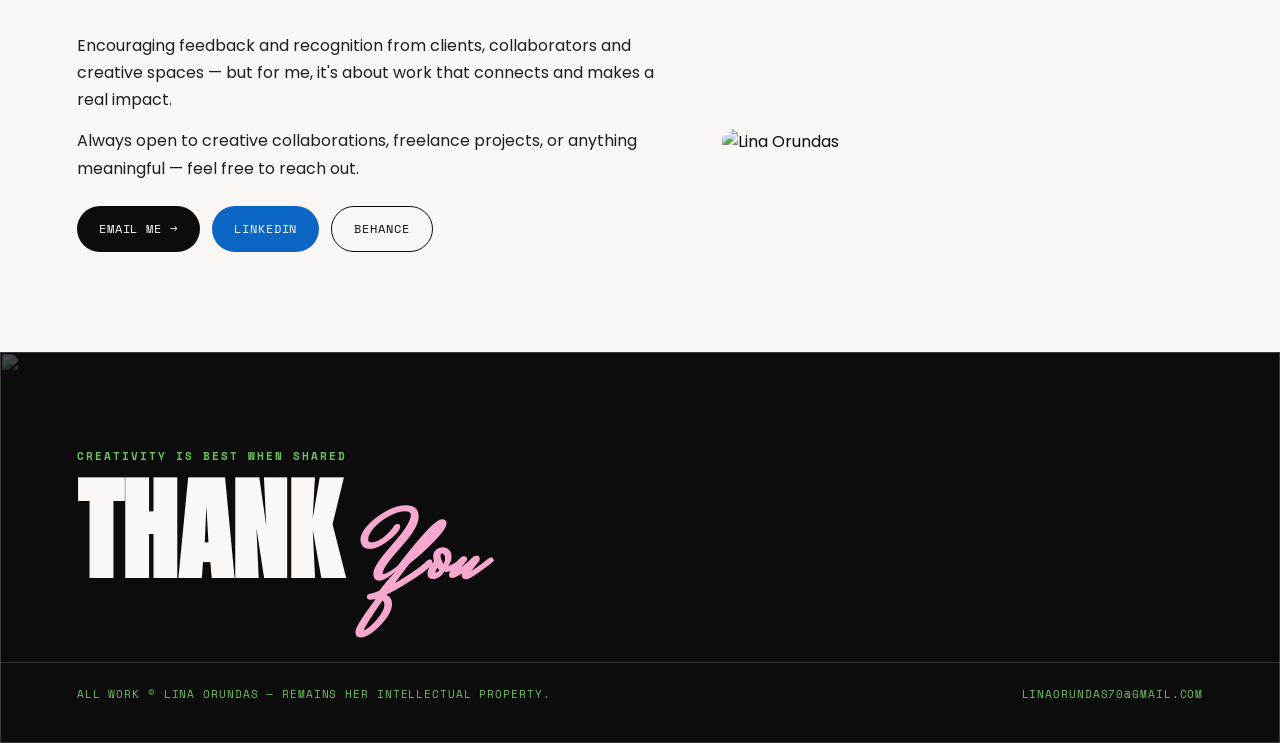
==== commit 63aca657: "Update index.html" ====
--- a/index.html
+++ b/index.html
@@ -178,8 +178,8 @@
 </header>
 
 <div class="marquee"><div class="marquee-track">
-  <span>✦ Lina Orundas 2026 ✦ Graphic Design ✦ Branding ✦ Web &amp; UX ✦ Photography ✦ Motion</span>
-  <span>✦ Lina Orundas 2026 ✦ Graphic Design ✦ Branding ✦ Web &amp; UX ✦ Photography ✦ Motion</span>
+  <span>✦ Lina Orundas 2026 ✦ Graphic Design ✦ Branding ✦ Web  Lina Orundas 2026 ✦ Graphic Design ✦ Branding ✦ Web &amp; UX ✦ Photography ✦ Motion UX ✦ Photography ✦ Motion </span>
+  <span>✦ Lina Orundas 2026 ✦ Graphic Design ✦ Branding ✦ Web Lina Orundas 2026 ✦ Graphic Design ✦ Branding ✦ Web &amp; UX ✦ Photography ✦ Motion UX ✦ Photography ✦ Motion </span>
 </div></div>
 
 <!-- ABOUT -->
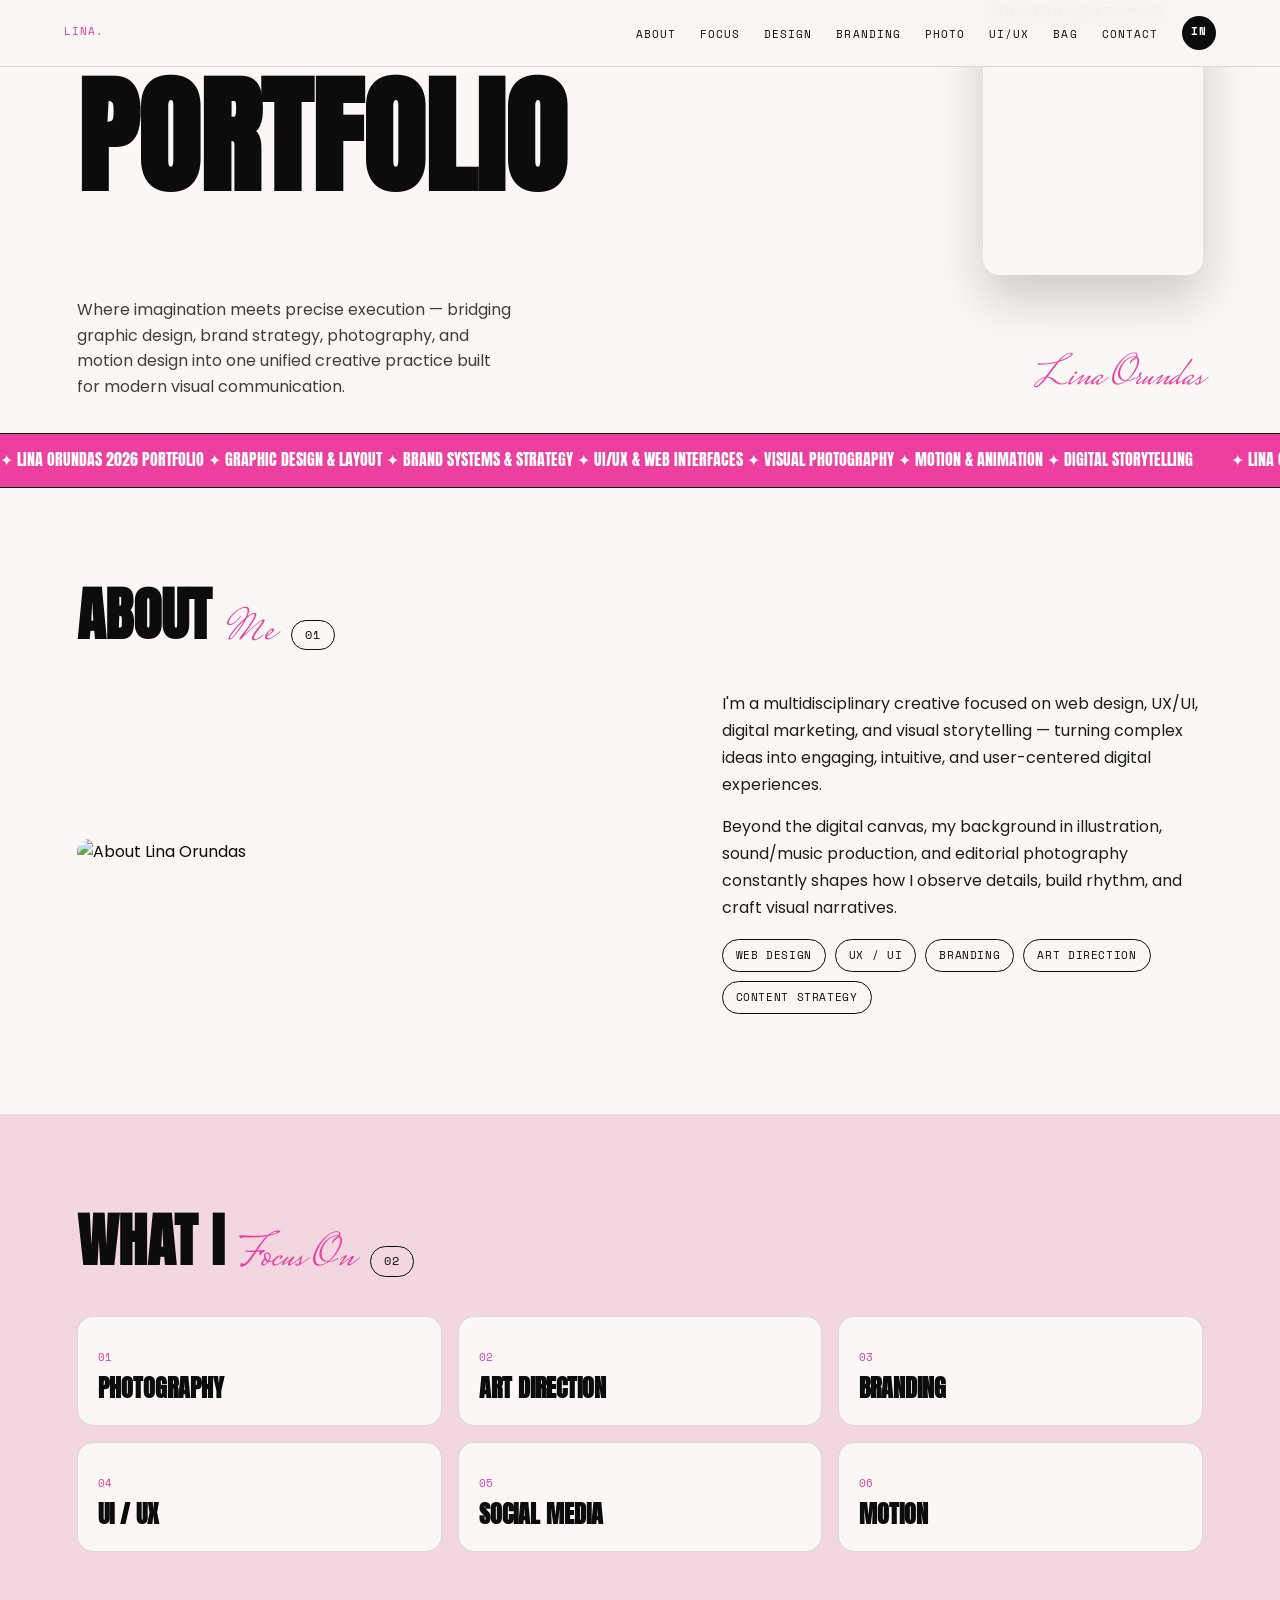
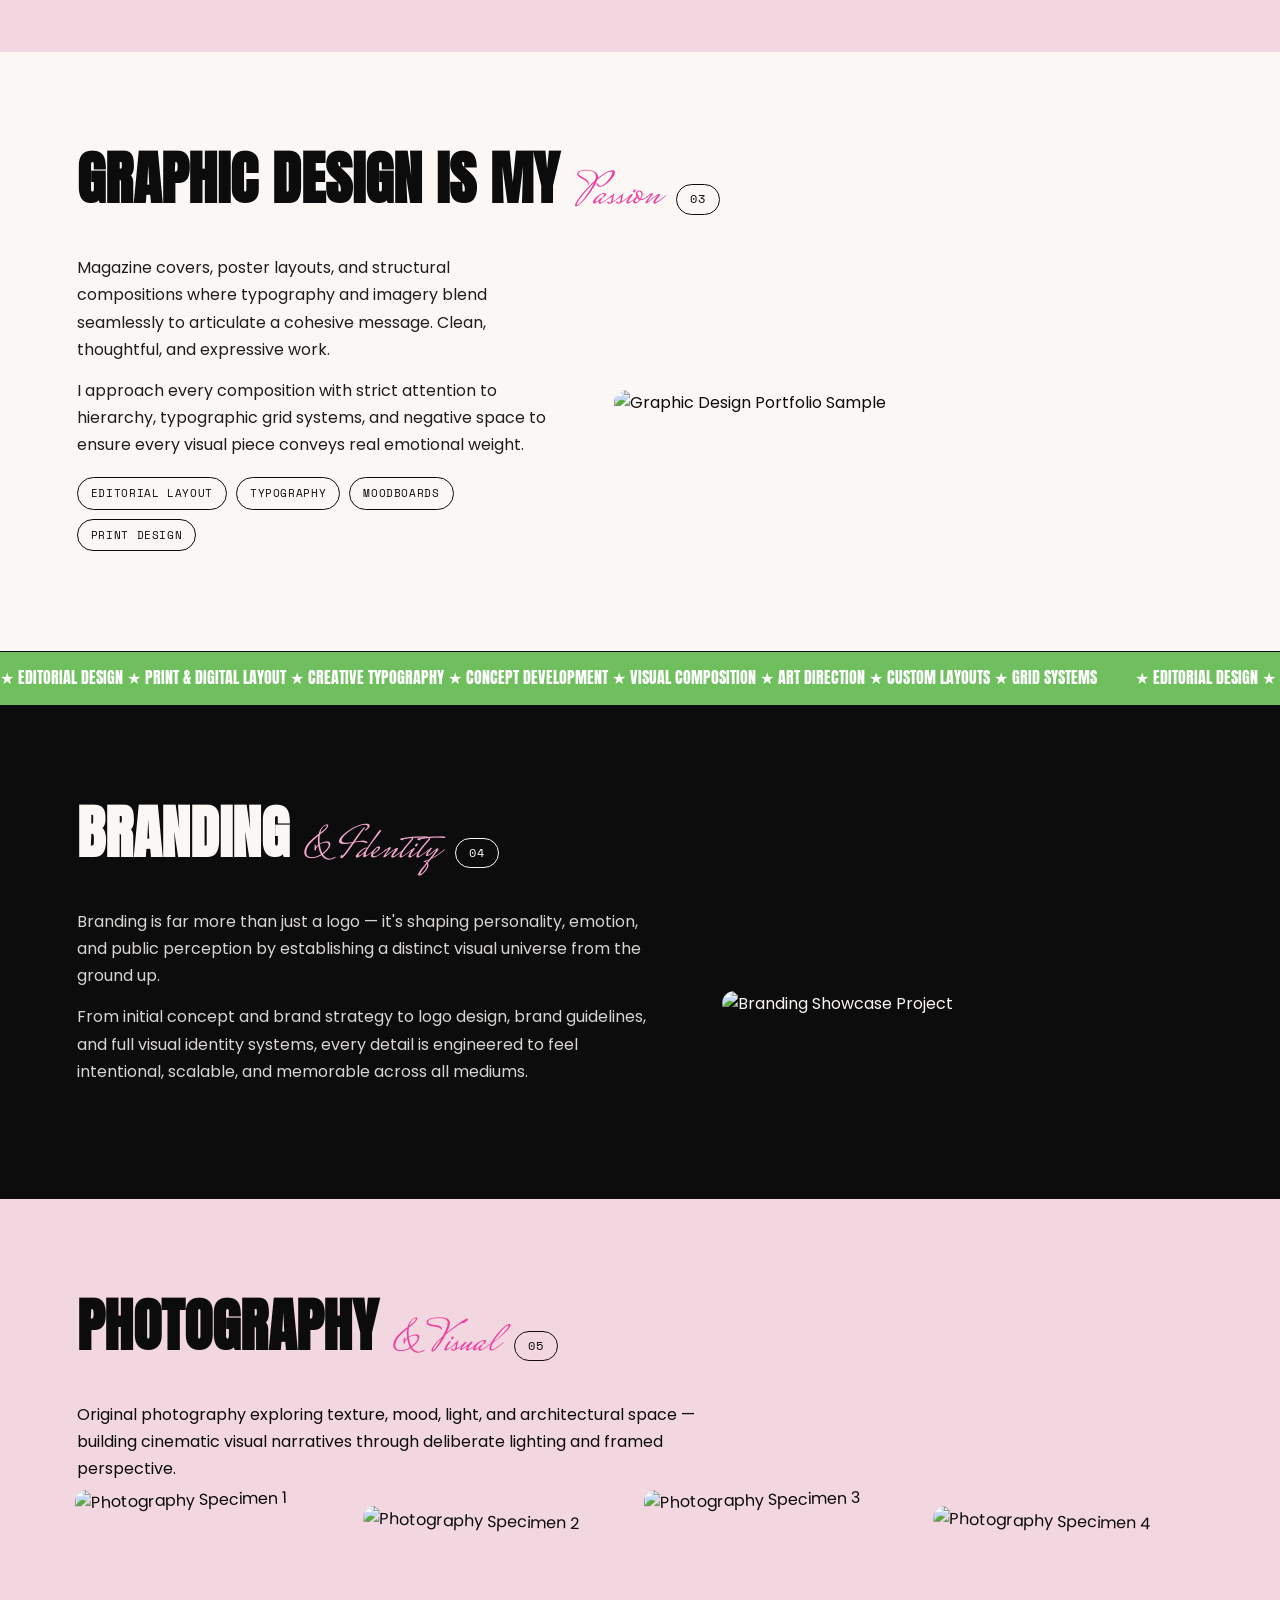
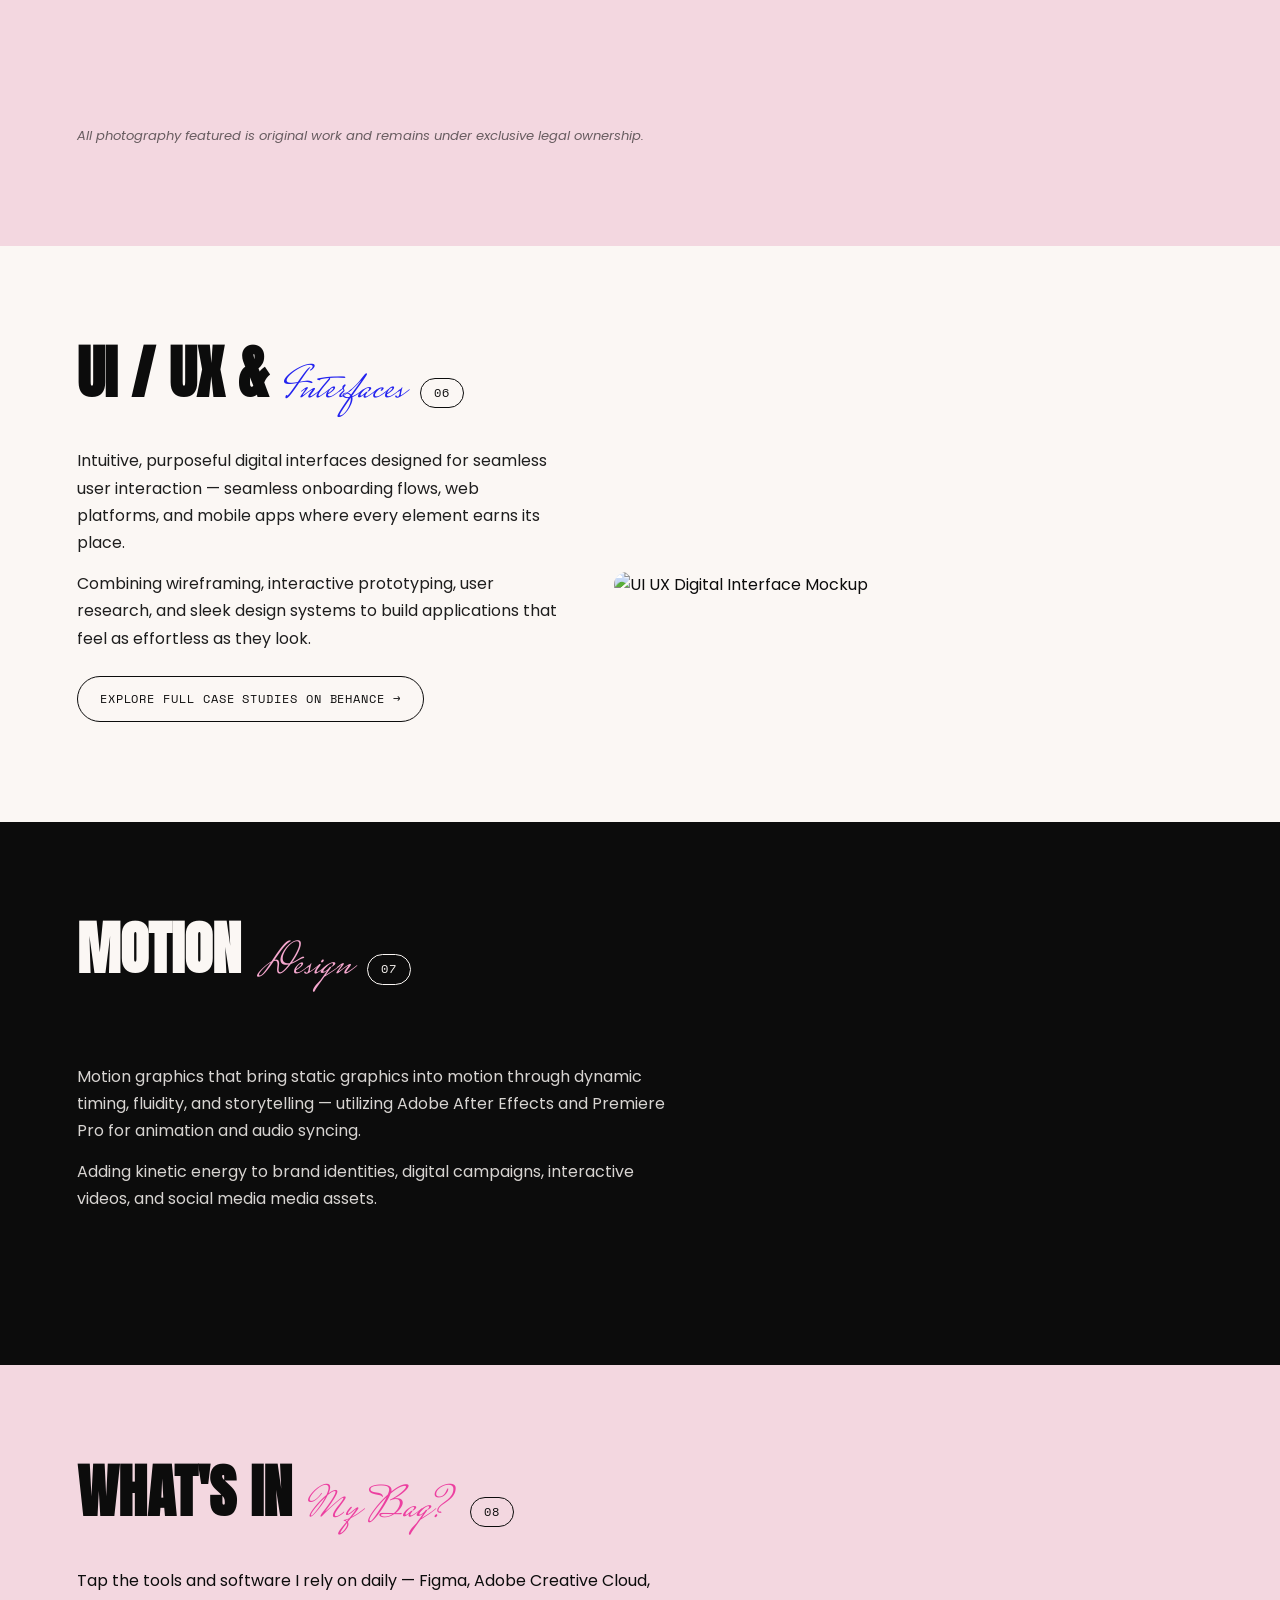
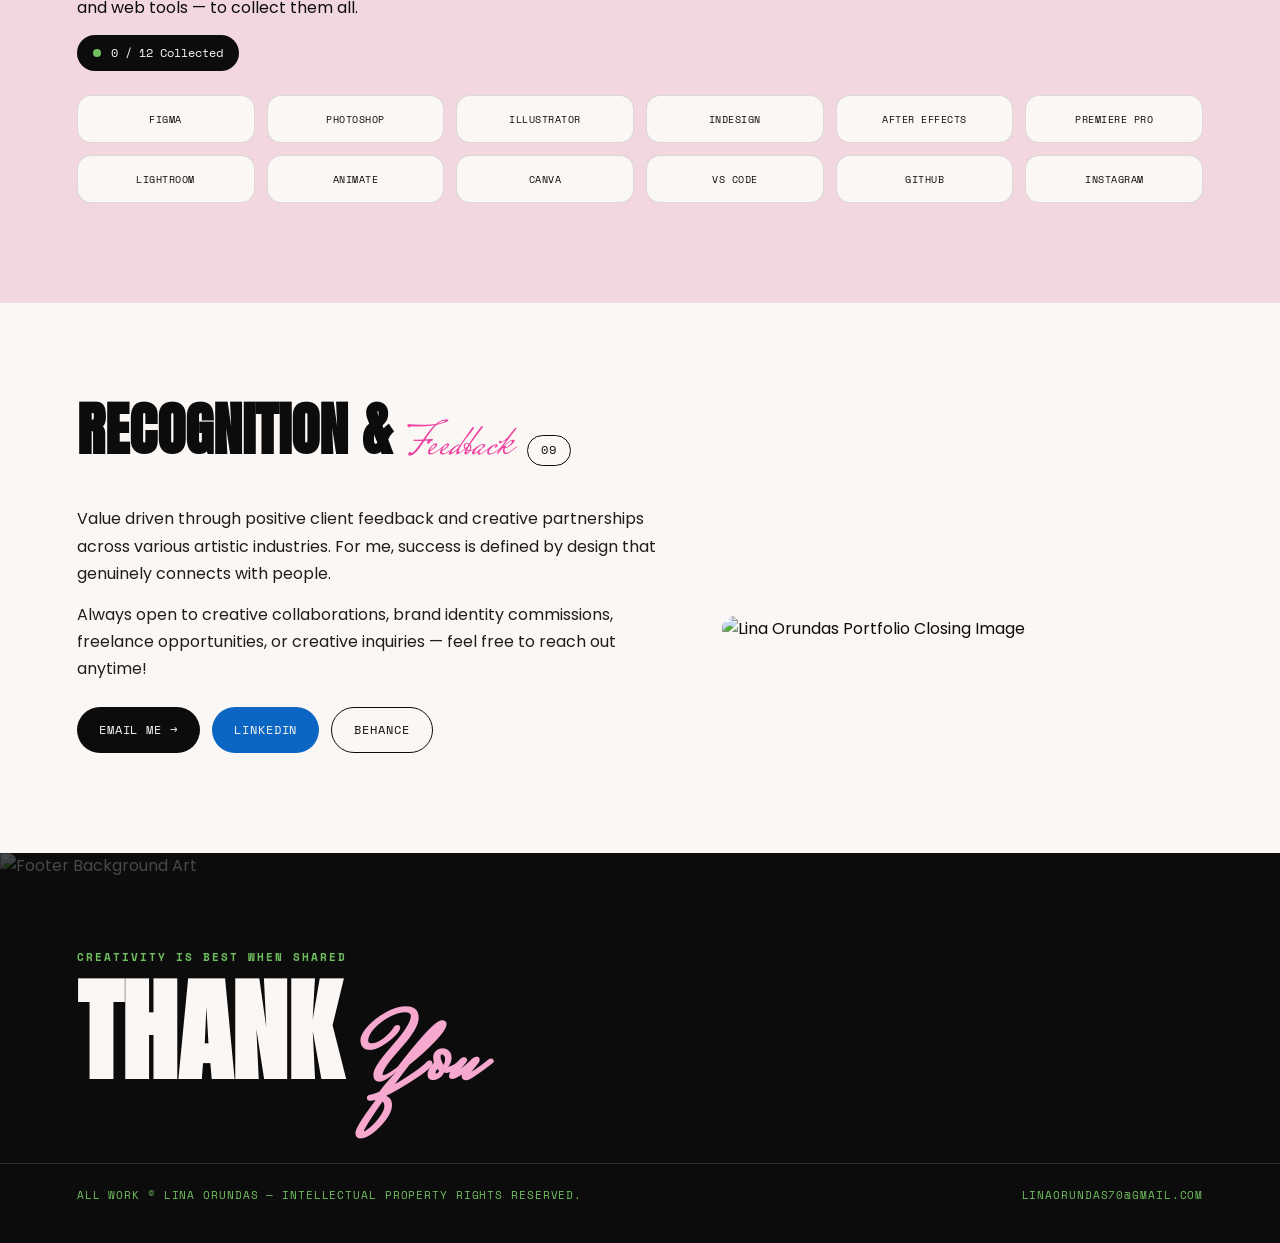
==== commit 03fb9214: "Update index.html" ====
--- a/index.html
+++ b/index.html
@@ -25,7 +25,7 @@
 .wrap{max-width:1280px; margin:0 auto; padding:0 6vw;}
 ::selection{background:var(--pink); color:#fff;}
 
-/* progress bar — playful gamified touch */
+/* progress bar */
 #progress{position:fixed; top:0; left:0; height:4px; width:0%; z-index:1200;
   background:linear-gradient(90deg, var(--pink), var(--purple), var(--blue)); transition:width .1s linear;}
 
@@ -45,8 +45,8 @@
 /* marquee */
 .marquee{overflow:hidden; white-space:nowrap; background:var(--pink); padding:13px 0; border-top:1px solid var(--ink); border-bottom:1px solid var(--ink);}
 .marquee.alt{background:var(--blue);} .marquee.green{background:var(--green-bright);} .marquee.purple{background:var(--purple);}
-.marquee-track{display:inline-flex; gap:2.4rem; animation:scroll-l 24s linear infinite;}
-.marquee.rev .marquee-track{animation:scroll-r 27s linear infinite;}
+.marquee-track{display:inline-flex; gap:2.4rem; animation:scroll-l 32s linear infinite;}
+.marquee.rev .marquee-track{animation:scroll-r 35s linear infinite;}
 .marquee span{font-family:'Anton',sans-serif; font-size:1rem; color:#fff; text-transform:uppercase; display:inline-flex; align-items:center; gap:2.4rem;}
 @keyframes scroll-l{from{transform:translateX(0);}to{transform:translateX(-50%);}}
 @keyframes scroll-r{from{transform:translateX(-50%);}to{transform:translateX(0);}}
@@ -63,7 +63,7 @@
 .hero-photo{width:min(220px,24vw); border-radius:16px; overflow:hidden; flex:0 0 auto; box-shadow:0 24px 50px rgba(0,0,0,.18); transform:rotate(3deg);}
 .hero-photo img{width:100%; aspect-ratio:4/5; object-fit:cover;}
 .hero-sub{display:flex; justify-content:space-between; align-items:flex-end; margin-top:22px; padding-bottom:34px; flex-wrap:wrap; gap:16px;}
-.hero-sub p{max-width:380px; color:var(--ink-soft); font-size:1rem;}
+.hero-sub p{max-width:440px; color:var(--ink-soft); font-size:1rem;}
 .hero-sig{font-size:clamp(1.8rem,4vw,2.6rem); color:var(--pink);}
 
 /* section generic */
@@ -99,7 +99,7 @@
 .collage>div:nth-child(even){transform:translateY(8px) rotate(1.4deg);}
 .collage>div:hover img{transform:scale(1.06);}
 
-/* bag — gamified */
+/* bag */
 .bag-counter{display:inline-flex; align-items:center; gap:10px; font-family:'Space Mono',monospace; font-size:.78rem; background:var(--ink); color:var(--cream); padding:8px 16px; border-radius:100px; margin-bottom:24px;}
 .bag-counter .dotcheck{width:8px;height:8px;border-radius:50%; background:var(--green-bright);}
 .tools-grid{display:grid; grid-template-columns:repeat(6,1fr); gap:12px;}
@@ -112,9 +112,6 @@
 .tool .badge{position:absolute; top:-7px; right:-7px; width:18px; height:18px; border-radius:50%; background:var(--green-bright);
   color:#fff; font-size:.6rem; display:none; align-items:center; justify-content:center;}
 .tool.got .badge{display:flex;}
-
-/* social/uiux/motion shared with two-col */
-.phone-note{margin-top:14px; font-size:.85rem; color:var(--ink-soft); font-style:italic;}
 
 /* contact */
 .contact-links-row{display:flex; flex-wrap:wrap; gap:12px; margin-top:24px;}
@@ -165,21 +162,29 @@
   </ul>
 </nav>
 
-<header id="top" id="hero" class="wrap">
+<header id="top" class="wrap">
   <div class="hero-row">
     <h1 class="hero-title display reveal">Portfolio</h1>
-    <!-- SWAP: hero portrait, 4:5 ratio -->
-    <div class="hero-photo reveal right"><img src="IMG:lina_photo" alt="Lina Orundas"></div>
-  </div>
+    
+    <!-- ================================================================= -->
+    <!-- UPLOAD HERE: Replace "images/lina-portrait.jpg" with your portrait image URL or local file path -->
+    <!-- Recommended aspect ratio: vertical/portrait (e.g., 4:5 aspect ratio) -->
+    <!-- ================================================================= -->
+    <div class="hero-photo reveal right">
+      <img src="images/lina-portrait.jpg" alt="Lina Orundas Portrait">
+    </div>
+  </div>
+  
   <div class="hero-sub">
-    <p class="reveal d1">Where imagination meets execution — design, branding, photography &amp; motion, under one creative practice.</p>
+    <p class="reveal d1">Where imagination meets precise execution — bridging graphic design, brand strategy, photography, and motion design into one unified creative practice built for modern visual communication.</p>
     <div class="hero-sig script">Lina Orundas</div>
   </div>
 </header>
 
+<!-- TOP MARQUEE (EXPANDED TEXT SPANS) -->
 <div class="marquee"><div class="marquee-track">
-  <span>✦ Lina Orundas 2026 ✦ Graphic Design ✦ Branding ✦ Web  Lina Orundas 2026 ✦ Graphic Design ✦ Branding ✦ Web &amp; UX ✦ Photography ✦ Motion UX ✦ Photography ✦ Motion </span>
-  <span>✦ Lina Orundas 2026 ✦ Graphic Design ✦ Branding ✦ Web Lina Orundas 2026 ✦ Graphic Design ✦ Branding ✦ Web &amp; UX ✦ Photography ✦ Motion UX ✦ Photography ✦ Motion </span>
+  <span>✦ Lina Orundas 2026 Portfolio ✦ Graphic Design &amp; Layout ✦ Brand Systems &amp; Strategy ✦ UI/UX &amp; Web Interfaces ✦ Visual Photography ✦ Motion &amp; Animation ✦ Digital Storytelling</span>
+  <span>✦ Lina Orundas 2026 Portfolio ✦ Graphic Design &amp; Layout ✦ Brand Systems &amp; Strategy ✦ UI/UX &amp; Web Interfaces ✦ Visual Photography ✦ Motion &amp; Animation ✦ Digital Storytelling</span>
 </div></div>
 
 <!-- ABOUT -->
@@ -187,11 +192,16 @@
   <div class="wrap">
     <div class="section-head reveal"><h2>About</h2><span class="script">Me</span><span class="num-tag">01</span></div>
     <div class="two-col">
-      <div class="media reveal left"><!-- SWAP: about photo, 4:5 --><img src="IMG:lina_photo" alt="About Lina"></div>
+      <div class="media reveal left">
+        <!-- ================================================================= -->
+        <!-- UPLOAD HERE: Replace "images/about-lina.jpg" with an image of yourself or working environment -->
+        <!-- ================================================================= -->
+        <img src="images/about-lina.jpg" alt="About Lina Orundas">
+      </div>
       <div class="reveal right d1">
-        <p class="lead">I'm a multidisciplinary creative focused on web design, UX/UI, digital marketing, and visual storytelling — turning ideas into engaging, user-centered digital experiences.</p>
-        <p class="lead">Beyond the digital space, illustration, music production, and photography keep shaping how I see and make things.</p>
-        <div class="chip-row"><span class="chip">Web Design</span><span class="chip">UX / UI</span><span class="chip">Branding</span><span class="chip">Content</span></div>
+        <p class="lead">I'm a multidisciplinary creative focused on web design, UX/UI, digital marketing, and visual storytelling — turning complex ideas into engaging, intuitive, and user-centered digital experiences.</p>
+        <p class="lead">Beyond the digital canvas, my background in illustration, sound/music production, and editorial photography constantly shapes how I observe details, build rhythm, and craft visual narratives.</p>
+        <div class="chip-row"><span class="chip">Web Design</span><span class="chip">UX / UI</span><span class="chip">Branding</span><span class="chip">Art Direction</span><span class="chip">Content Strategy</span></div>
       </div>
     </div>
   </div>
@@ -217,18 +227,25 @@
   <div class="wrap">
     <div class="section-head reveal"><h2>Graphic Design Is My</h2><span class="script">Passion</span><span class="num-tag">03</span></div>
     <div class="two-col rev">
-      <div class="media reveal right"><!-- SWAP: graphic design cover --><img src="IMG:passion" alt="Graphic design"></div>
+      <div class="media reveal right">
+        <!-- ================================================================= -->
+        <!-- UPLOAD HERE: Replace "images/graphic-design-cover.jpg" with a poster, magazine layout, or graphic cover -->
+        <!-- ================================================================= -->
+        <img src="images/graphic-design-cover.jpg" alt="Graphic Design Portfolio Sample">
+      </div>
       <div class="reveal left d1">
-        <p class="lead">Magazine covers, layouts, and visual compositions where typography and imagery come together to tell a story — clean, engaging, thoughtful, and always originally created by me.</p>
-        <div class="chip-row"><span class="chip">Editorial Layout</span><span class="chip">Typography</span><span class="chip">Moodboards</span></div>
-      </div>
-    </div>
-  </div>
-</section>
-
+        <p class="lead">Magazine covers, poster layouts, and structural compositions where typography and imagery blend seamlessly to articulate a cohesive message. Clean, thoughtful, and expressive work.</p>
+        <p class="lead">I approach every composition with strict attention to hierarchy, typographic grid systems, and negative space to ensure every visual piece conveys real emotional weight.</p>
+        <div class="chip-row"><span class="chip">Editorial Layout</span><span class="chip">Typography</span><span class="chip">Moodboards</span><span class="chip">Print Design</span></div>
+      </div>
+    </div>
+  </div>
+</section>
+
+<!-- MIDDLE MARQUEE (EXPANDED TEXT SPANS) -->
 <div class="marquee green"><div class="marquee-track">
-  <span>★ Editorial ★ Layout ★ Typography ★ Moodboard ★ Composition ★</span>
-  <span>★ Editorial ★ Layout ★ Typography ★ Moodboard ★ Composition ★</span>
+  <span>★ Editorial Design ★ Print &amp; Digital Layout ★ Creative Typography ★ Concept Development ★ Visual Composition ★ Art Direction ★ Custom Layouts ★ Grid Systems</span>
+  <span>★ Editorial Design ★ Print &amp; Digital Layout ★ Creative Typography ★ Concept Development ★ Visual Composition ★ Art Direction ★ Custom Layouts ★ Grid Systems</span>
 </div></div>
 
 <!-- BRANDING -->
@@ -237,10 +254,15 @@
     <div class="section-head reveal"><h2 style="color:var(--cream)">Branding</h2><span class="script" style="color:var(--pink-soft)">&amp; Identity</span><span class="num-tag">04</span></div>
     <div class="two-col">
       <div class="reveal left">
-        <p class="lead" style="opacity:.85">Branding is more than a logo — it's shaping identity, emotion and perception, rebuilding an idea from its core.</p>
-        <p class="lead" style="opacity:.85">Logo design, visual identity systems, typography and guidelines, all developed through research so each brand feels intentional and memorable.</p>
-      </div>
-      <div class="media reveal right d1"><!-- SWAP: branding project cover --><img src="IMG:branding" alt="Branding"></div>
+        <p class="lead" style="opacity:.85">Branding is far more than just a logo — it's shaping personality, emotion, and public perception by establishing a distinct visual universe from the ground up.</p>
+        <p class="lead" style="opacity:.85">From initial concept and brand strategy to logo design, brand guidelines, and full visual identity systems, every detail is engineered to feel intentional, scalable, and memorable across all mediums.</p>
+      </div>
+      <div class="media reveal right d1">
+        <!-- ================================================================= -->
+        <!-- UPLOAD HERE: Replace "images/branding-project.jpg" with your brand identity showcase image -->
+        <!-- ================================================================= -->
+        <img src="images/branding-project.jpg" alt="Branding Showcase Project">
+      </div>
     </div>
   </div>
 </section>
@@ -249,15 +271,22 @@
 <section id="photography" class="block tint-blush">
   <div class="wrap">
     <div class="section-head reveal"><h2>Photography</h2><span class="script">&amp; Visual</span><span class="num-tag">05</span></div>
-    <p class="lead reveal" style="max-width:600px;">Original photography exploring identity, space and texture — composition and lighting that hold up as strong, independent visuals.</p>
+    <p class="lead reveal" style="max-width:680px;">Original photography exploring texture, mood, light, and architectural space — building cinematic visual narratives through deliberate lighting and framed perspective.</p>
+    
     <div class="collage">
-      <!-- SWAP: 4 photography images -->
-      <div class="reveal"><img src="IMG:photography" alt="Photo 1"></div>
-      <div class="reveal d1"><img src="IMG:social" alt="Photo 2"></div>
-      <div class="reveal d2"><img src="IMG:passion" alt="Photo 3"></div>
-      <div class="reveal"><img src="IMG:branding" alt="Photo 4"></div>
-    </div>
-    <p style="margin-top:14px; font-style:italic; opacity:.6; font-size:.82rem;">All images are original work and remain under full ownership.</p>
+      <!-- UPLOAD HERE: Photography Image 1 -->
+      <div class="reveal"><img src="images/photo-1.jpg" alt="Photography Specimen 1"></div>
+      
+      <!-- UPLOAD HERE: Photography Image 2 -->
+      <div class="reveal d1"><img src="images/photo-2.jpg" alt="Photography Specimen 2"></div>
+      
+      <!-- UPLOAD HERE: Photography Image 3 -->
+      <div class="reveal d2"><img src="images/photo-3.jpg" alt="Photography Specimen 3"></div>
+      
+      <!-- UPLOAD HERE: Photography Image 4 -->
+      <div class="reveal"><img src="images/photo-4.jpg" alt="Photography Specimen 4"></div>
+    </div>
+    <p style="margin-top:14px; font-style:italic; opacity:.6; font-size:.82rem;">All photography featured is original work and remains under exclusive legal ownership.</p>
   </div>
 </section>
 
@@ -266,10 +295,16 @@
   <div class="wrap">
     <div class="section-head reveal"><h2>UI / UX &amp;</h2><span class="script" style="color:var(--blue)">Interfaces</span><span class="num-tag">06</span></div>
     <div class="two-col rev">
-      <div class="media reveal right"><!-- SWAP: UI/UX cover --><img src="IMG:uiux" alt="UI UX"></div>
+      <div class="media reveal right">
+        <!-- ================================================================= -->
+        <!-- UPLOAD HERE: Replace "images/uiux-preview.jpg" with an app interface or web mockup image -->
+        <!-- ================================================================= -->
+        <img src="images/uiux-preview.jpg" alt="UI UX Digital Interface Mockup">
+      </div>
       <div class="reveal left d1">
-        <p class="lead">Intuitive, purposeful digital interfaces — onboarding flows, app screens, and product design where every interaction earns its place.</p>
-        <a class="btn light" href="https://www.behance.net/linaorundas" target="_blank">Full case studies on Behance →</a>
+        <p class="lead">Intuitive, purposeful digital interfaces designed for seamless user interaction — seamless onboarding flows, web platforms, and mobile apps where every element earns its place.</p>
+        <p class="lead">Combining wireframing, interactive prototyping, user research, and sleek design systems to build applications that feel as effortless as they look.</p>
+        <a class="btn light" href="https://www.behance.net/linaorundas" target="_blank" style="margin-top:10px;">Explore Full Case Studies on Behance →</a>
       </div>
     </div>
   </div>
@@ -281,18 +316,24 @@
     <div class="section-head reveal"><h2 style="color:var(--cream)">Motion</h2><span class="script" style="color:var(--pink-soft)">Design</span><span class="num-tag">07</span></div>
     <div class="two-col">
       <div class="reveal left">
-        <p class="lead" style="opacity:.85">Motion graphics that bring static visuals to life through rhythm and storytelling — After Effects and Premiere Pro, from concept to sound design.</p>
-      </div>
-      <div class="media reveal right d1"><!-- SWAP: looping gif-style clip --><video src="VID:photobooth" autoplay loop muted playsinline></video></div>
-    </div>
-  </div>
-</section>
-
-<!-- BAG — GAMIFIED -->
+        <p class="lead" style="opacity:.85">Motion graphics that bring static graphics into motion through dynamic timing, fluidity, and storytelling — utilizing Adobe After Effects and Premiere Pro for animation and audio syncing.</p>
+        <p class="lead" style="opacity:.85">Adding kinetic energy to brand identities, digital campaigns, interactive videos, and social media media assets.</p>
+      </div>
+      <div class="media reveal right d1">
+        <!-- ================================================================= -->
+        <!-- UPLOAD HERE: Replace "videos/motion-loop.mp4" with your video path or GIF file -->
+        <!-- ================================================================= -->
+        <video src="videos/motion-loop.mp4" autoplay loop muted playsinline></video>
+      </div>
+    </div>
+  </div>
+</section>
+
+<!-- BAG -->
 <section id="bag" class="block tint-blush">
   <div class="wrap">
     <div class="section-head reveal"><h2>What's In</h2><span class="script">My Bag?</span><span class="num-tag">08</span></div>
-    <p class="lead reveal" style="max-width:580px;">Tap the tools I actually use — Figma, the Adobe Suite, and a few extras — to collect them.</p>
+    <p class="lead reveal" style="max-width:580px;">Tap the tools and software I rely on daily — Figma, Adobe Creative Cloud, and web tools — to collect them all.</p>
     <div class="bag-counter reveal"><span class="dotcheck"></span><span id="bagCount">0 / 12 Collected</span></div>
     <div class="tools-grid reveal">
       <div class="tool" data-tool>Figma<span class="badge">✓</span></div>
@@ -317,28 +358,36 @@
     <div class="section-head reveal"><h2>Recognition &amp;</h2><span class="script">Feedback</span><span class="num-tag">09</span></div>
     <div class="two-col">
       <div class="reveal left">
-        <p class="lead">Encouraging feedback and recognition from clients, collaborators and creative spaces — but for me, it's about work that connects and makes a real impact.</p>
-        <p class="lead">Always open to creative collaborations, freelance projects, or anything meaningful — feel free to reach out.</p>
+        <p class="lead">Value driven through positive client feedback and creative partnerships across various artistic industries. For me, success is defined by design that genuinely connects with people.</p>
+        <p class="lead">Always open to creative collaborations, brand identity commissions, freelance opportunities, or creative inquiries — feel free to reach out anytime!</p>
         <div class="contact-links-row">
           <a class="btn" href="mailto:linaorundas70@gmail.com">Email Me →</a>
           <a class="btn linkedin" href="https://www.linkedin.com/in/linaorundas" target="_blank">LinkedIn</a>
           <a class="btn light" href="https://www.behance.net/linaorundas" target="_blank">Behance</a>
         </div>
       </div>
-      <div class="media reveal right d1"><!-- SWAP: contact photo --><img src="IMG:lina_photo" alt="Lina Orundas"></div>
+      <div class="media reveal right d1">
+        <!-- ================================================================= -->
+        <!-- UPLOAD HERE: Replace "images/contact-portrait.jpg" with a closing portrait or graphic image -->
+        <!-- ================================================================= -->
+        <img src="images/contact-portrait.jpg" alt="Lina Orundas Portfolio Closing Image">
+      </div>
     </div>
   </div>
 </section>
 
 <footer id="footer">
-  <!-- SWAP: full-bleed footer background -->
-  <img class="footer-bg" src="IMG:thankyou" alt="">
+  <!-- ================================================================= -->
+  <!-- UPLOAD HERE: Replace "images/footer-bg.jpg" with your full-width background footer image -->
+  <!-- ================================================================= -->
+  <img class="footer-bg" src="images/footer-bg.jpg" alt="Footer Background Art">
+  
   <div class="inner wrap">
     <span class="eyebrow" style="color:var(--green-bright)">Creativity Is Best When Shared</span>
     <h2 class="display" style="margin-top:10px;">Thank<span class="script"> You</span></h2>
   </div>
   <div class="footer-links wrap">
-    <span>All work © Lina Orundas — remains her intellectual property.</span>
+    <span>All work © Lina Orundas — Intellectual Property Rights Reserved.</span>
     <span>linaorundas70@gmail.com</span>
   </div>
 </footer>
@@ -367,7 +416,7 @@
   navToggle.addEventListener('click', ()=> navList.classList.toggle('open'));
   navList.querySelectorAll('a').forEach(a=> a.addEventListener('click', ()=> navList.classList.remove('open')));
 
-  // gamified bag — click to collect
+  // gamified bag
   const tools = document.querySelectorAll('[data-tool]');
   const bagCount = document.getElementById('bagCount');
   let collected = 0;
